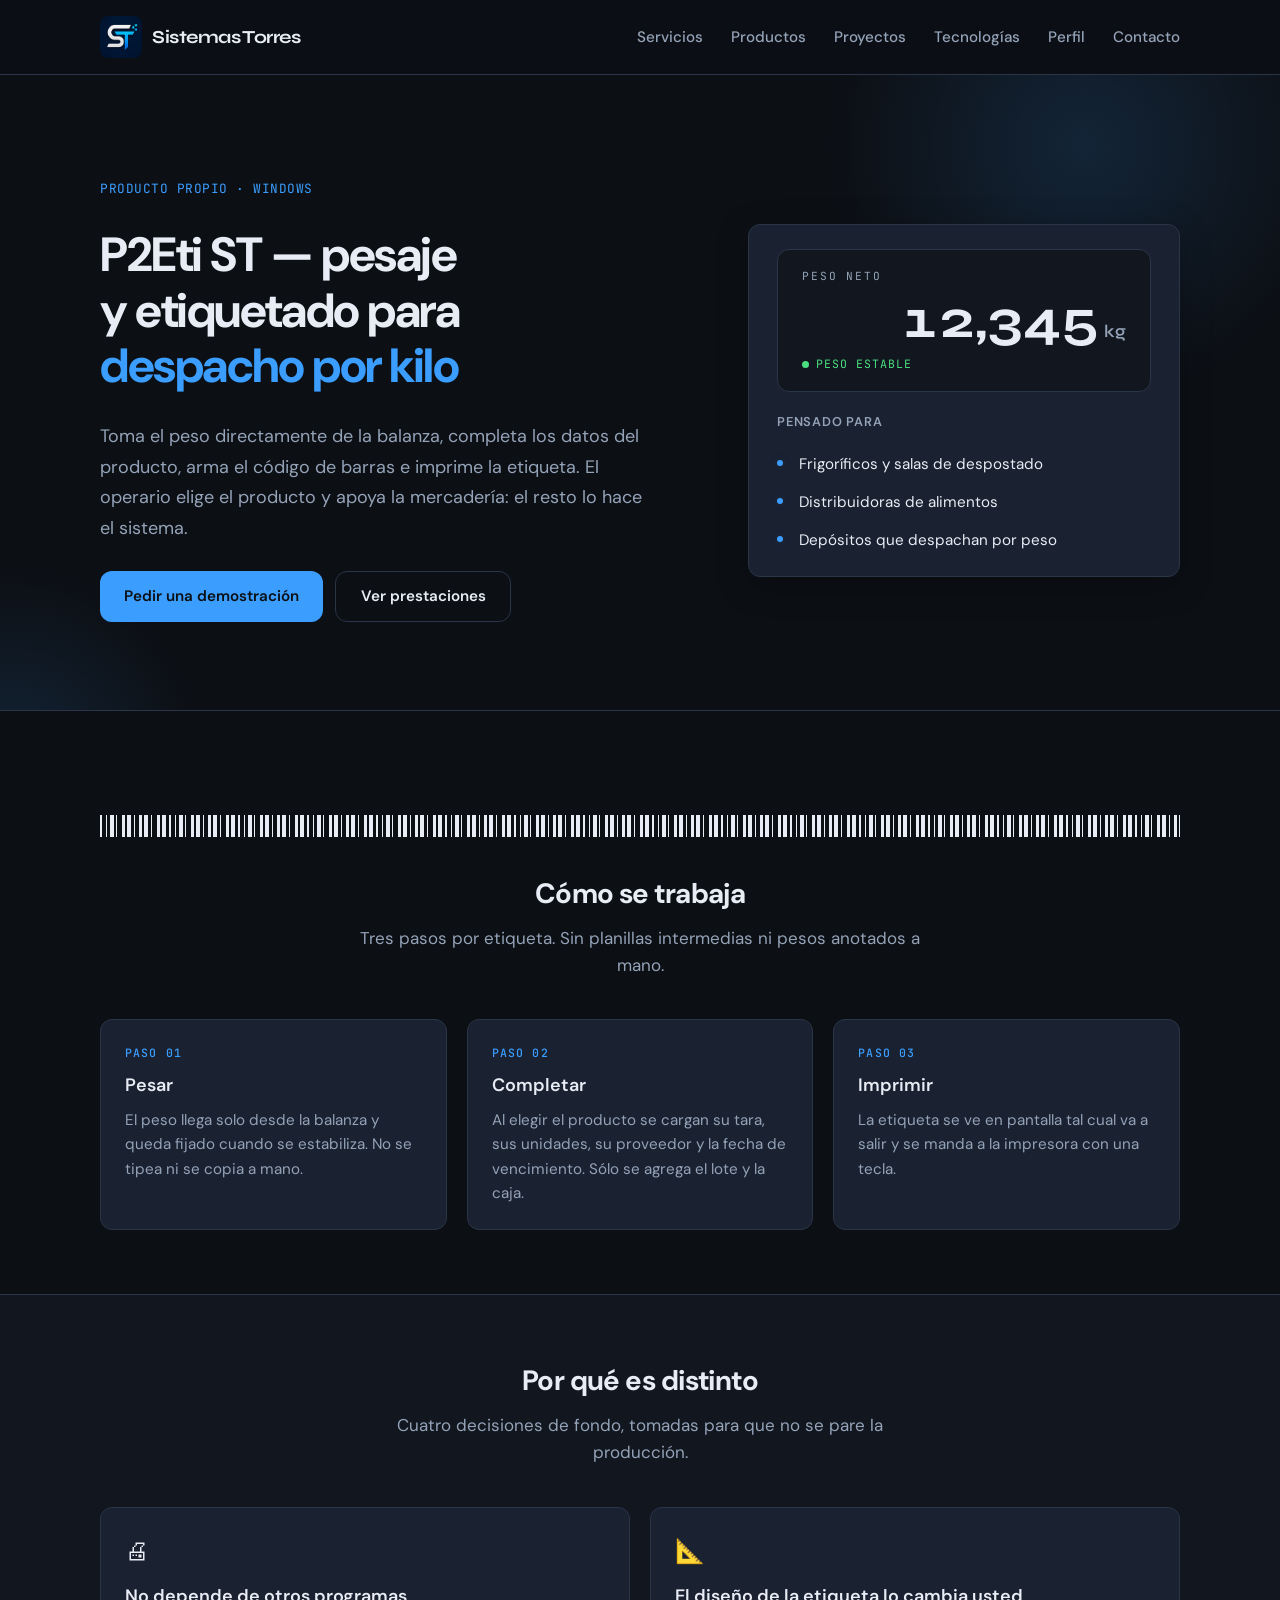
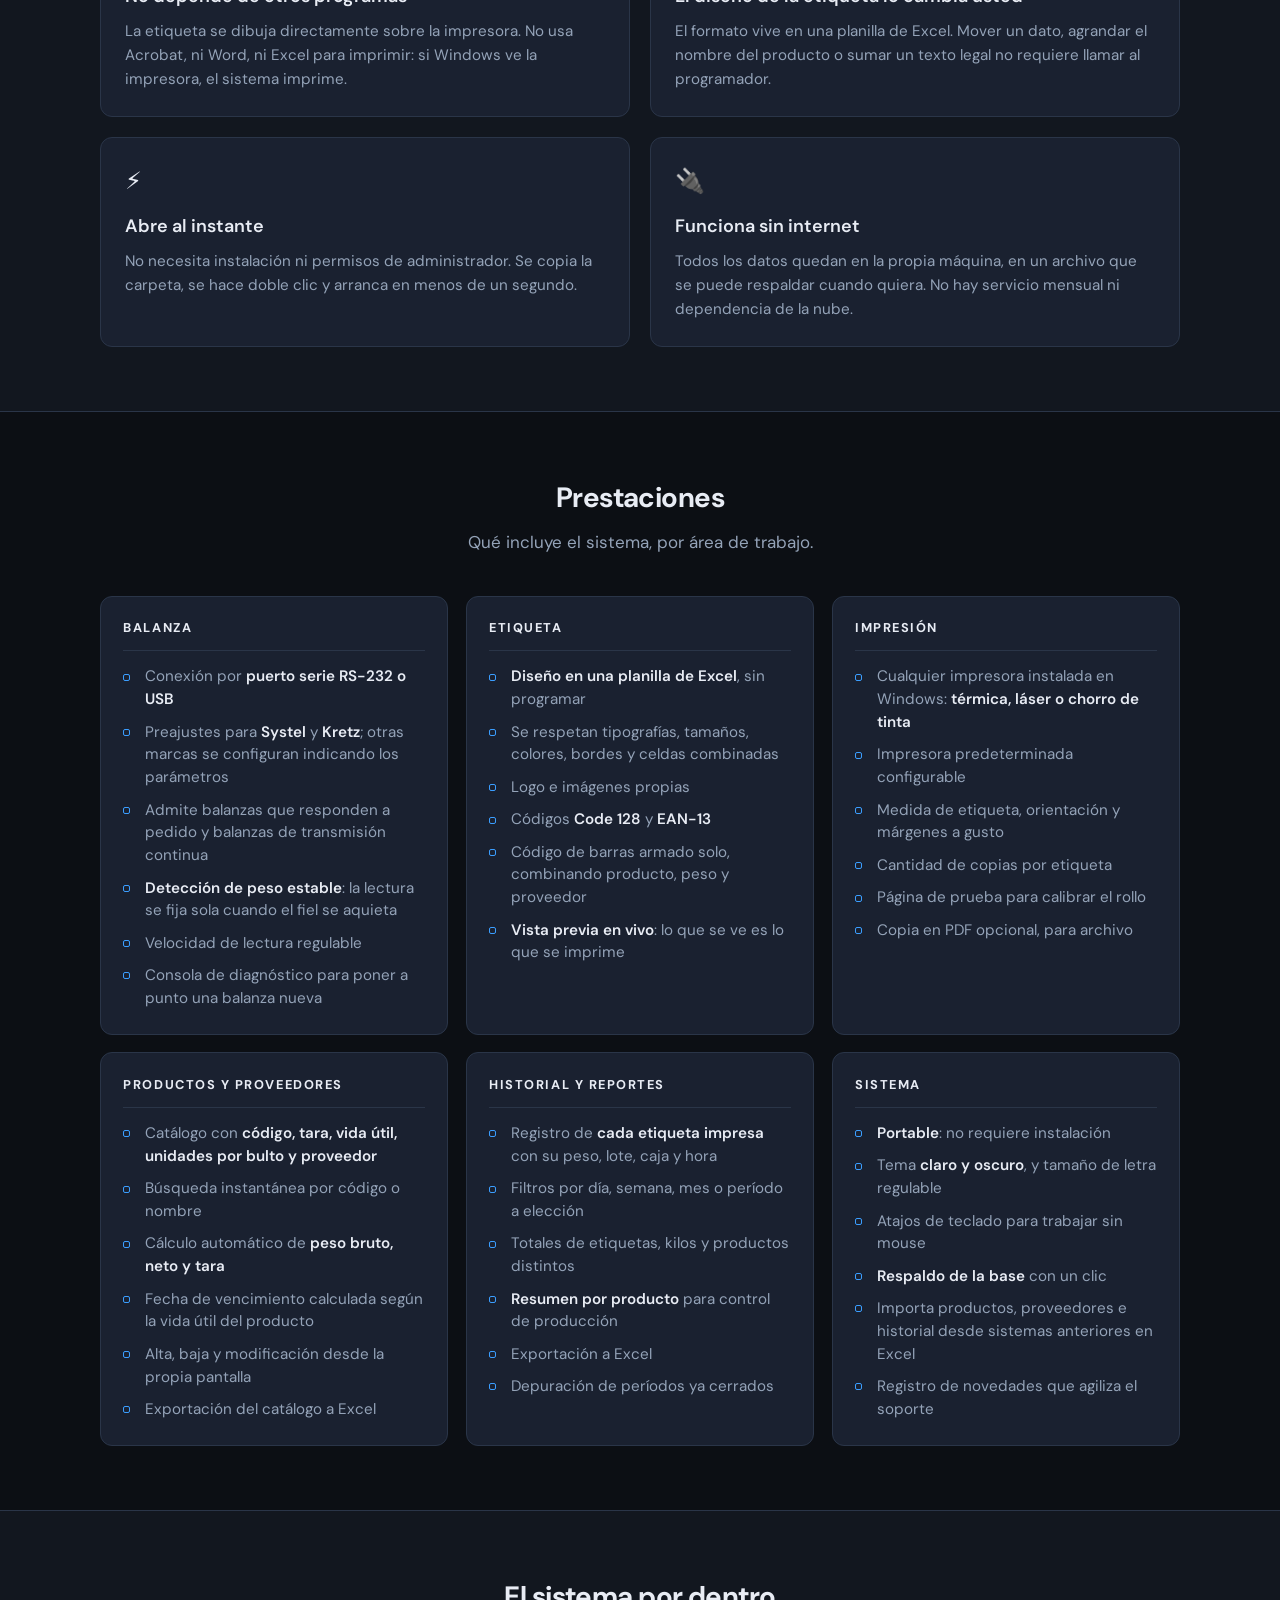
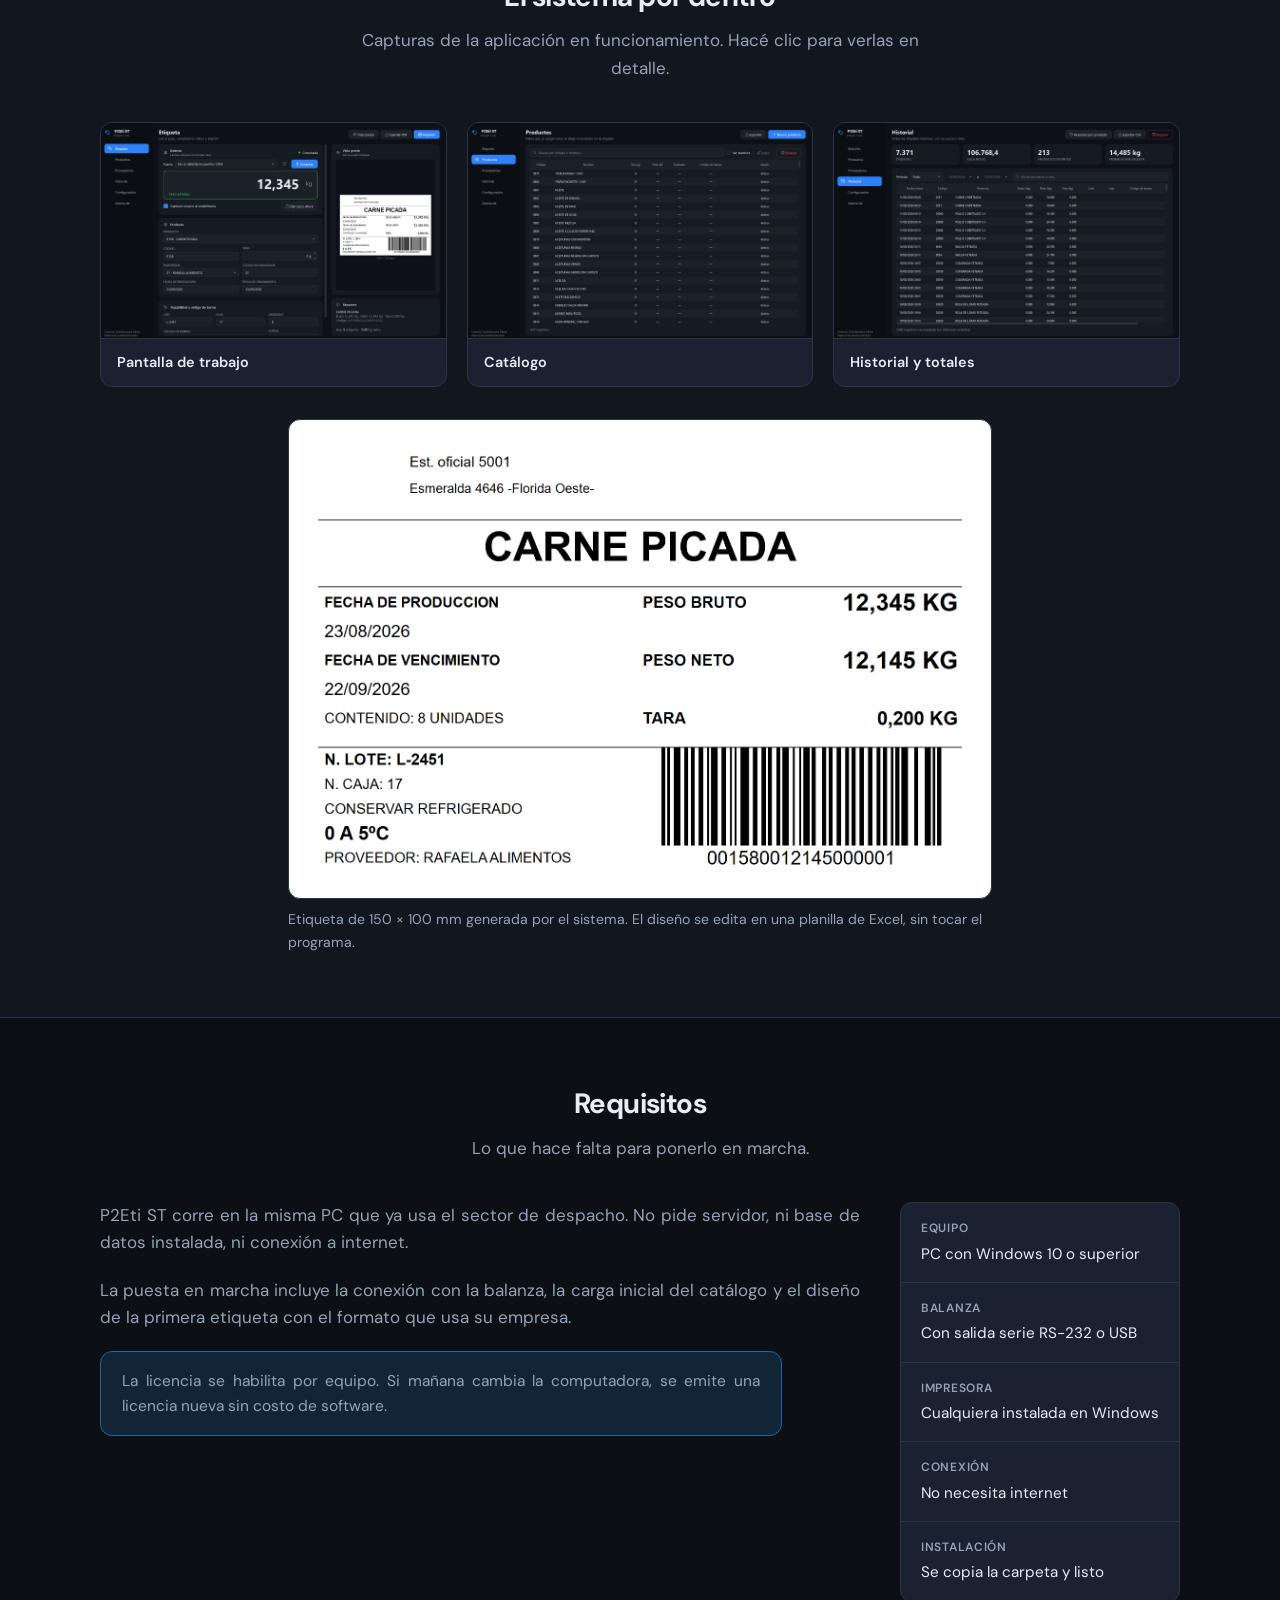
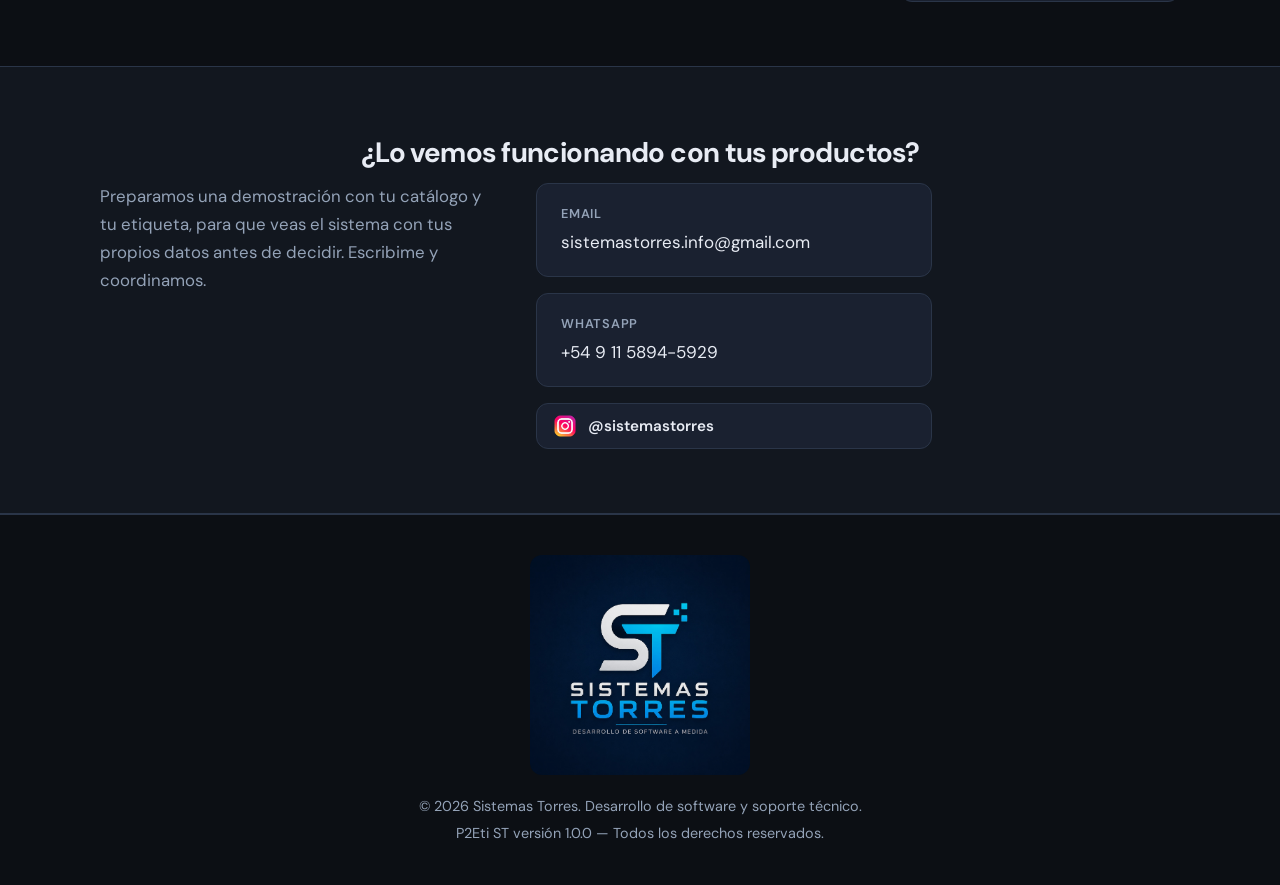
==== p2eti.html @ 93c54f1b "Se agrego pagina de P2eti ST" ====
<!DOCTYPE html>
<html lang="es">
<head>
  <meta charset="UTF-8">
  <meta name="viewport" content="width=device-width, initial-scale=1.0">
  <meta name="description" content="P2Eti ST: sistema de pesaje, etiquetado e impresión para plantas que despachan por kilo. Lee el peso de la balanza, arma el código de barras e imprime la etiqueta.">
  <title>P2Eti ST — Pesaje y etiquetado | Sistemas Torres</title>
  <link rel="icon" href="imgs/logo_big_croped.jpg" type="image/jpeg">
  <link rel="preconnect" href="https://fonts.googleapis.com">
  <link rel="preconnect" href="https://fonts.gstatic.com" crossorigin>
  <link href="https://fonts.googleapis.com/css2?family=DM+Sans:ital,opsz,wght@0,9..40,400;0,9..40,500;0,9..40,600;0,9..40,700;1,9..40,400&family=JetBrains+Mono:wght@400;500&family=Syne:wght@600;700&display=swap" rel="stylesheet">
  <link rel="stylesheet" href="styles.css">
</head>
<body>
  <header class="site-header">
    <div class="container header-inner">
      <a href="index.html" class="logo" aria-label="Inicio — Sistemas Torres">
        <img class="logo-img" src="imgs/logo_big_croped.jpg" alt="" width="42" height="42">
        <span class="logo-text">Sistemas Torres</span>
      </a>
      <nav class="nav" aria-label="Principal">
        <a href="index.html#servicios">Servicios</a>
        <a href="index.html#productos">Productos</a>
        <a href="index.html#proyectos">Proyectos</a>
        <a href="index.html#tecnologias">Tecnologías</a>
        <a href="index.html#perfil">Perfil</a>
        <a href="#contacto">Contacto</a>
      </nav>
      <button class="nav-toggle" type="button" aria-expanded="false" aria-controls="nav-menu" aria-label="Abrir menú">
        <span></span>
        <span></span>
        <span></span>
      </button>
    </div>
    <div id="nav-menu" class="nav-mobile" hidden>
      <a href="index.html#servicios">Servicios</a>
      <a href="index.html#productos">Productos</a>
      <a href="index.html#proyectos">Proyectos</a>
      <a href="index.html#tecnologias">Tecnologías</a>
      <a href="index.html#perfil">Perfil</a>
      <a href="#contacto">Contacto</a>
    </div>
  </header>

  <main>
    <section class="hero p2-hero">
      <div class="container hero-grid">
        <div class="hero-content">
          <p class="hero-eyebrow hero-in">Producto propio · Windows</p>
          <h1 class="hero-in hero-in-d1">
            P2Eti&nbsp;ST — pesaje y etiquetado para <span class="hero-accent">despacho por kilo</span>
          </h1>
          <p class="hero-lead hero-in hero-in-d2">
            Toma el peso directamente de la balanza, completa los datos del producto,
            arma el código de barras e imprime la etiqueta. El operario elige el
            producto y apoya la mercadería: el resto lo hace el sistema.
          </p>
          <div class="hero-actions hero-in hero-in-d3">
            <a class="btn btn-primary" href="#contacto">Pedir una demostración</a>
            <a class="btn btn-ghost" href="#prestaciones">Ver prestaciones</a>
          </div>
        </div>
        <aside class="hero-panel hero-in hero-in-d2" aria-label="Lectura de la balanza">
          <div class="p2-visor">
            <p class="p2-visor-rotulo">Peso neto</p>
            <p class="p2-peso">12,345<span>kg</span></p>
            <p class="p2-visor-estado">Peso estable</p>
          </div>
          <p class="hero-panel-title" style="margin-top:1.2rem">Pensado para</p>
          <ul class="hero-checklist">
            <li>Frigoríficos y salas de despostado</li>
            <li>Distribuidoras de alimentos</li>
            <li>Depósitos que despachan por peso</li>
          </ul>
        </aside>
      </div>
      <div class="hero-glow" aria-hidden="true"></div>
      <div class="hero-glow hero-glow-alt" aria-hidden="true"></div>
    </section>

    <section class="section">
      <div class="container">
        <div class="p2-barras reveal" aria-hidden="true"></div>
        <h2 class="section-title reveal" style="margin-top:2.2rem">Cómo se trabaja</h2>
        <p class="section-intro reveal">
          Tres pasos por etiqueta. Sin planillas intermedias ni pesos anotados a mano.
        </p>
        <ul class="cards p2-cards-3 reveal-stagger">
          <li class="card">
            <span class="p2-paso-num">PASO 01</span>
            <h3>Pesar</h3>
            <p>El peso llega solo desde la balanza y queda fijado cuando se estabiliza.
               No se tipea ni se copia a mano.</p>
          </li>
          <li class="card">
            <span class="p2-paso-num">PASO 02</span>
            <h3>Completar</h3>
            <p>Al elegir el producto se cargan su tara, sus unidades, su proveedor y la
               fecha de vencimiento. Sólo se agrega el lote y la caja.</p>
          </li>
          <li class="card">
            <span class="p2-paso-num">PASO 03</span>
            <h3>Imprimir</h3>
            <p>La etiqueta se ve en pantalla tal cual va a salir y se manda a la
               impresora con una tecla.</p>
          </li>
        </ul>
      </div>
    </section>

    <section class="section section-alt">
      <div class="container">
        <h2 class="section-title reveal">Por qué es distinto</h2>
        <p class="section-intro reveal">
          Cuatro decisiones de fondo, tomadas para que no se pare la producción.
        </p>
        <ul class="cards reveal-stagger">
          <li class="card">
            <span class="card-icon" aria-hidden="true">🖨</span>
            <h3>No depende de otros programas</h3>
            <p>La etiqueta se dibuja directamente sobre la impresora. No usa Acrobat,
               ni Word, ni Excel para imprimir: si Windows ve la impresora, el sistema
               imprime.</p>
          </li>
          <li class="card">
            <span class="card-icon" aria-hidden="true">📐</span>
            <h3>El diseño de la etiqueta lo cambia usted</h3>
            <p>El formato vive en una planilla de Excel. Mover un dato, agrandar el
               nombre del producto o sumar un texto legal no requiere llamar al
               programador.</p>
          </li>
          <li class="card">
            <span class="card-icon" aria-hidden="true">⚡</span>
            <h3>Abre al instante</h3>
            <p>No necesita instalación ni permisos de administrador. Se copia la
               carpeta, se hace doble clic y arranca en menos de un segundo.</p>
          </li>
          <li class="card">
            <span class="card-icon" aria-hidden="true">🔌</span>
            <h3>Funciona sin internet</h3>
            <p>Todos los datos quedan en la propia máquina, en un archivo que se puede
               respaldar cuando quiera. No hay servicio mensual ni dependencia de la
               nube.</p>
          </li>
        </ul>
      </div>
    </section>

    <section id="prestaciones" class="section">
      <div class="container">
        <h2 class="section-title reveal">Prestaciones</h2>
        <p class="section-intro reveal">Qué incluye el sistema, por área de trabajo.</p>

        <ul class="p2-areas reveal-stagger">
          <li class="p2-area">
            <h3>Balanza</h3>
            <ul>
              <li>Conexión por <strong>puerto serie RS-232 o USB</strong></li>
              <li>Preajustes para <strong>Systel</strong> y <strong>Kretz</strong>; otras marcas se configuran indicando los parámetros</li>
              <li>Admite balanzas que responden a pedido y balanzas de transmisión continua</li>
              <li><strong>Detección de peso estable</strong>: la lectura se fija sola cuando el fiel se aquieta</li>
              <li>Velocidad de lectura regulable</li>
              <li>Consola de diagnóstico para poner a punto una balanza nueva</li>
            </ul>
          </li>

          <li class="p2-area">
            <h3>Etiqueta</h3>
            <ul>
              <li><strong>Diseño en una planilla de Excel</strong>, sin programar</li>
              <li>Se respetan tipografías, tamaños, colores, bordes y celdas combinadas</li>
              <li>Logo e imágenes propias</li>
              <li>Códigos <strong>Code 128</strong> y <strong>EAN-13</strong></li>
              <li>Código de barras armado solo, combinando producto, peso y proveedor</li>
              <li><strong>Vista previa en vivo</strong>: lo que se ve es lo que se imprime</li>
            </ul>
          </li>

          <li class="p2-area">
            <h3>Impresión</h3>
            <ul>
              <li>Cualquier impresora instalada en Windows: <strong>térmica, láser o chorro de tinta</strong></li>
              <li>Impresora predeterminada configurable</li>
              <li>Medida de etiqueta, orientación y márgenes a gusto</li>
              <li>Cantidad de copias por etiqueta</li>
              <li>Página de prueba para calibrar el rollo</li>
              <li>Copia en PDF opcional, para archivo</li>
            </ul>
          </li>

          <li class="p2-area">
            <h3>Productos y proveedores</h3>
            <ul>
              <li>Catálogo con <strong>código, tara, vida útil, unidades por bulto y proveedor</strong></li>
              <li>Búsqueda instantánea por código o nombre</li>
              <li>Cálculo automático de <strong>peso bruto, neto y tara</strong></li>
              <li>Fecha de vencimiento calculada según la vida útil del producto</li>
              <li>Alta, baja y modificación desde la propia pantalla</li>
              <li>Exportación del catálogo a Excel</li>
            </ul>
          </li>

          <li class="p2-area">
            <h3>Historial y reportes</h3>
            <ul>
              <li>Registro de <strong>cada etiqueta impresa</strong> con su peso, lote, caja y hora</li>
              <li>Filtros por día, semana, mes o período a elección</li>
              <li>Totales de etiquetas, kilos y productos distintos</li>
              <li><strong>Resumen por producto</strong> para control de producción</li>
              <li>Exportación a Excel</li>
              <li>Depuración de períodos ya cerrados</li>
            </ul>
          </li>

          <li class="p2-area">
            <h3>Sistema</h3>
            <ul>
              <li><strong>Portable</strong>: no requiere instalación</li>
              <li>Tema <strong>claro y oscuro</strong>, y tamaño de letra regulable</li>
              <li>Atajos de teclado para trabajar sin mouse</li>
              <li><strong>Respaldo de la base</strong> con un clic</li>
              <li>Importa productos, proveedores e historial desde sistemas anteriores en Excel</li>
              <li>Registro de novedades que agiliza el soporte</li>
            </ul>
          </li>
        </ul>
      </div>
    </section>

    <section class="section section-alt">
      <div class="container">
        <h2 class="section-title reveal" id="capturas">El sistema por dentro</h2>
        <p class="section-intro reveal">
          Capturas de la aplicación en funcionamiento. Hacé clic para verlas en detalle.
        </p>
        <ul class="gallery reveal-stagger">
          <li>
            <button type="button" class="gallery-trigger" data-img="imgs/p2eti_principal.png" data-caption="P2Eti ST — Pantalla de trabajo: peso, datos y vista previa de la etiqueta">
              <img src="imgs/p2eti_principal.png" alt="Pantalla principal de P2Eti ST con el peso de la balanza y la vista previa de la etiqueta" width="1420" height="900" loading="lazy">
              <span class="gallery-label">Pantalla de trabajo</span>
            </button>
          </li>
          <li>
            <button type="button" class="gallery-trigger" data-img="imgs/p2eti_productos.png" data-caption="P2Eti ST — Catálogo de productos con tara, vida útil y unidades">
              <img src="imgs/p2eti_productos.png" alt="Catálogo de productos de P2Eti ST" width="1420" height="900" loading="lazy">
              <span class="gallery-label">Catálogo</span>
            </button>
          </li>
          <li>
            <button type="button" class="gallery-trigger" data-img="imgs/p2eti_historial.png" data-caption="P2Eti ST — Historial de etiquetas impresas con totales por período">
              <img src="imgs/p2eti_historial.png" alt="Historial de etiquetas impresas con totales de kilos" width="1420" height="900" loading="lazy">
              <span class="gallery-label">Historial y totales</span>
            </button>
          </li>
        </ul>

        <ul class="p2-capturas reveal" style="grid-template-columns:1fr;max-width:44rem;margin-inline:auto">
          <li>
            <figure>
              <div class="p2-etiqueta-muestra">
                <img src="imgs/p2eti_etiqueta.png" alt="Etiqueta impresa de 150 x 100 mm con nombre del producto, pesos, fechas, lote y código de barras" width="1417" height="944" loading="lazy">
              </div>
              <figcaption>Etiqueta de 150 × 100 mm generada por el sistema. El diseño se
                edita en una planilla de Excel, sin tocar el programa.</figcaption>
            </figure>
          </li>
        </ul>
      </div>
    </section>

    <section class="section">
      <div class="container">
        <h2 class="section-title reveal">Requisitos</h2>
        <p class="section-intro reveal">Lo que hace falta para ponerlo en marcha.</p>
        <div class="profile-grid">
          <div class="profile-main reveal">
            <p>
              P2Eti ST corre en la misma PC que ya usa el sector de despacho. No pide
              servidor, ni base de datos instalada, ni conexión a internet.
            </p>
            <p>
              La puesta en marcha incluye la conexión con la balanza, la carga inicial
              del catálogo y el diseño de la primera etiqueta con el formato que usa
              su empresa.
            </p>
            <p class="p2-nota">
              La licencia se habilita por equipo. Si mañana cambia la computadora, se
              emite una licencia nueva sin costo de software.
            </p>
          </div>
          <dl class="profile-details reveal reveal-right">
            <div class="profile-detail">
              <dt>Equipo</dt>
              <dd>PC con Windows 10 o superior</dd>
            </div>
            <div class="profile-detail">
              <dt>Balanza</dt>
              <dd>Con salida serie RS-232 o USB</dd>
            </div>
            <div class="profile-detail">
              <dt>Impresora</dt>
              <dd>Cualquiera instalada en Windows</dd>
            </div>
            <div class="profile-detail">
              <dt>Conexión</dt>
              <dd>No necesita internet</dd>
            </div>
            <div class="profile-detail">
              <dt>Instalación</dt>
              <dd>Se copia la carpeta y listo</dd>
            </div>
          </dl>
        </div>
      </div>
    </section>

    <section id="contacto" class="section contact section-alt">
      <div class="container">
        <h2 class="section-title reveal">¿Lo vemos funcionando con tus productos?</h2>
        <div class="contact-grid">
          <p class="contact-intro reveal">
            Preparamos una demostración con tu catálogo y tu etiqueta, para que veas el
            sistema con tus propios datos antes de decidir. Escribime y coordinamos.
          </p>
          <ul class="contact-list reveal reveal-right">
            <li>
              <a class="contact-item" href="mailto:sistemastorres.info@gmail.com?subject=Consulta%20por%20P2Eti%20ST">
                <span class="contact-label">Email</span>
                <span>sistemastorres.info@gmail.com</span>
              </a>
            </li>
            <li>
              <a class="contact-item" href="https://wa.me/5491158945929?text=Hola,%20quer%C3%ADa%20consultar%20por%20P2Eti%20ST" target="_blank" rel="noopener noreferrer">
                <span class="contact-label">WhatsApp</span>
                <span>+54 9 11 5894-5929</span>
              </a>
            </li>
            <li>
              <a class="footer-instagram" href="https://www.instagram.com/sistemastorres/" target="_blank" rel="noopener noreferrer">
                <img src="imgs/logo_instagram.png" alt="" width="28" height="28" loading="lazy">
                <span>@sistemastorres</span>
              </a>
            </li>
          </ul>
        </div>
      </div>
    </section>
  </main>

  <dialog id="lightbox" class="lightbox" aria-label="Vista ampliada de captura">
    <form method="dialog" class="lightbox-close-form">
      <button type="submit" class="lightbox-close" aria-label="Cerrar">×</button>
    </form>
    <div class="lightbox-body">
      <button type="button" id="lightbox-prev" class="lightbox-nav lightbox-prev" aria-label="Captura anterior">‹</button>
      <figure class="lightbox-figure">
        <div class="lightbox-media">
          <img id="lightbox-img" src="" alt="">
        </div>
        <figcaption id="lightbox-caption"></figcaption>
      </figure>
      <button type="button" id="lightbox-next" class="lightbox-nav lightbox-next" aria-label="Captura siguiente">›</button>
    </div>
  </dialog>

  <footer class="site-footer">
    <div class="container footer-inner">
      <img class="footer-logo" src="imgs/logo_big_full.jpg" alt="Sistemas Torres — Desarrollo de software a medida" width="220" height="220" loading="lazy">
      <div class="footer-legal">
        <p>&copy; <span id="year"></span> Sistemas Torres. Desarrollo de software y soporte técnico.</p>
        <p class="footer-rights">P2Eti ST versión 1.0.0 — Todos los derechos reservados.</p>
      </div>
    </div>
  </footer>

  <script src="script.js"></script>
</body>
</html>
---- styles.css ----
:root {
  --bg: #0c0f14;
  --bg-alt: #12171f;
  --surface: #1a2130;
  --border: #2a3548;
  --text: #e8ecf4;
  --text-muted: #94a3b8;
  --accent: #3b9eff;
  --accent-dim: #2563a8;
  --accent-glow: rgba(59, 158, 255, 0.15);
  --font-sans: "DM Sans", system-ui, sans-serif;
  --font-mono: "JetBrains Mono", ui-monospace, monospace;
  --font-logo: "Syne", system-ui, sans-serif;
  --radius: 12px;
  --container: min(1080px, 100% - 2rem);
}

*,
*::before,
*::after {
  box-sizing: border-box;
}

html {
  scroll-behavior: smooth;
}

body {
  margin: 0;
  font-family: var(--font-sans);
  font-size: 1.0625rem;
  line-height: 1.6;
  color: var(--text);
  background: var(--bg);
  -webkit-font-smoothing: antialiased;
}

.container {
  width: var(--container);
  margin-inline: auto;
}

/* Header */
.site-header {
  position: sticky;
  top: 0;
  z-index: 100;
  background: rgba(12, 15, 20, 0.85);
  backdrop-filter: blur(12px);
  border-bottom: 1px solid var(--border);
}

.header-inner {
  display: flex;
  align-items: center;
  justify-content: space-between;
  padding: 1rem 0;
  gap: 1rem;
}

.logo {
  display: flex;
  align-items: center;
  gap: 0.65rem;
  text-decoration: none;
  color: var(--text);
}

.logo-img {
  width: 42px;
  height: 42px;
  border-radius: 8px;
  object-fit: cover;
  flex-shrink: 0;
}

.logo-text {
  font-family: var(--font-logo);
  font-size: 1.15rem;
  font-weight: 700;
  letter-spacing: -0.03em;
  line-height: 1;
}

.nav {
  display: none;
  gap: 1.75rem;
}

.nav a {
  color: var(--text-muted);
  text-decoration: none;
  font-size: 0.95rem;
  font-weight: 500;
  transition: color 0.2s;
}

.nav a:hover {
  color: var(--accent);
}

.nav-toggle {
  display: flex;
  flex-direction: column;
  justify-content: center;
  gap: 5px;
  width: 2.5rem;
  height: 2.5rem;
  padding: 0;
  border: 1px solid var(--border);
  border-radius: 8px;
  background: var(--surface);
  cursor: pointer;
}

.nav-toggle span {
  display: block;
  width: 18px;
  height: 2px;
  margin-inline: auto;
  background: var(--text);
  border-radius: 1px;
  transition: transform 0.2s, opacity 0.2s;
}

.nav-toggle[aria-expanded="true"] span:nth-child(1) {
  transform: translateY(7px) rotate(45deg);
}

.nav-toggle[aria-expanded="true"] span:nth-child(2) {
  opacity: 0;
}

.nav-toggle[aria-expanded="true"] span:nth-child(3) {
  transform: translateY(-7px) rotate(-45deg);
}

.nav-mobile {
  display: flex;
  flex-direction: column;
  padding: 0 1rem 1rem;
  gap: 0.5rem;
  border-bottom: 1px solid var(--border);
  background: var(--bg);
}

.nav-mobile[hidden] {
  display: none;
}

.nav-mobile a {
  padding: 0.75rem 0;
  color: var(--text);
  text-decoration: none;
  font-weight: 500;
  border-bottom: 1px solid var(--border);
}

.nav-mobile a:last-child {
  border-bottom: none;
}

@media (min-width: 768px) {
  .nav {
    display: flex;
  }

  .nav-toggle,
  .nav-mobile {
    display: none !important;
  }
}

/* Hero */
.hero {
  position: relative;
  padding: 20rem 0 20rem;
  overflow: hidden;
  border-bottom: 1px solid var(--border);
}

.hero::before {
  content: "";
  position: absolute;
  inset: 0;
  z-index: 0;
  background-image: url("imgs/logo_big.jpg");
  background-repeat: no-repeat;
  background-position: center 28%;
  background-size: min(78%, 340px);
  opacity: 0.15;
  pointer-events: none;
}

@media (max-width: 899px) {
  .hero::before {
    background-position: center 12%;
    background-size: min(82%, 300px);
  }
}

@media (min-width: 900px) {
  .hero::before {
    background-position: 17% center;
    background-size: min(48%, 460px);
  }
}

.hero-glow {
  position: absolute;
  top: -30%;
  right: -5%;
  width: 55%;
  max-width: 520px;
  aspect-ratio: 1;
  background: radial-gradient(circle, var(--accent-glow) 0%, transparent 70%);
  pointer-events: none;
  z-index: 1;
  animation: glow-drift 8s ease-in-out infinite alternate;
}

.hero-glow-alt {
  top: auto;
  bottom: -40%;
  left: -15%;
  right: auto;
  width: 45%;
  max-width: 400px;
  z-index: 1;
  animation-delay: -4s;
}

.hero-grid {
  position: relative;
  z-index: 2;
  display: grid;
  gap: 2.75rem;
  align-items: center;
}

@media (min-width: 900px) {
  .hero-grid {
    grid-template-columns: 1.15fr 0.85fr;
    gap: 4rem;
  }
}

.hero-content {
  display: flex;
  flex-direction: column;
  gap: 1.75rem;
}

.hero-eyebrow {
  margin: 0;
  font-family: var(--font-mono);
  font-size: 0.8rem;
  color: var(--accent);
  letter-spacing: 0.04em;
  text-transform: uppercase;
}

.hero h1 {
  margin: 0;
  font-size: clamp(2rem, 5.5vw, 3rem);
  font-weight: 700;
  line-height: 1.15;
  letter-spacing: -0.03em;
  text-wrap: balance;
}

.hero-accent {
  color: var(--accent);
}

.hero-lead {
  margin: 0;
  color: var(--text-muted);
  font-size: clamp(1rem, 2.5vw, 1.125rem);
  line-height: 1.7;
  max-width: 34rem;
}

.hero-actions {
  display: flex;
  flex-direction: column;
  gap: 0.75rem;
}

@media (min-width: 480px) {
  .hero-actions {
    flex-direction: row;
    flex-wrap: wrap;
  }
}

.hero-panel {
  padding: 1.5rem 1.75rem;
  background: var(--surface);
  border: 1px solid var(--border);
  border-radius: var(--radius);
  box-shadow: 0 8px 32px rgba(0, 0, 0, 0.25);
}

.hero-panel-title {
  margin: 0 0 1.25rem;
  font-size: 0.8rem;
  font-weight: 600;
  text-transform: uppercase;
  letter-spacing: 0.06em;
  color: var(--text-muted);
}

.hero-checklist {
  margin: 0;
  padding: 0;
  list-style: none;
  display: flex;
  flex-direction: column;
  gap: 0.85rem;
}

.hero-checklist li {
  position: relative;
  padding-left: 1.35rem;
  font-size: 0.95rem;
  color: var(--text);
}

.hero-checklist li::before {
  content: "";
  position: absolute;
  left: 0;
  top: 0.55em;
  width: 6px;
  height: 6px;
  border-radius: 50%;
  background: var(--accent);
  box-shadow: 0 0 8px var(--accent-glow);
}

@media (max-width: 899px) {
  .hero-content {
    text-align: center;
  }

  .hero-lead {
    margin-inline: auto;
  }

  .hero-actions {
    align-items: stretch;
  }

  .hero-actions .btn {
    width: 100%;
  }
}

@media (min-width: 900px) {
  .hero-actions .btn {
    min-width: 11rem;
  }
}

.btn {
  display: inline-flex;
  align-items: center;
  justify-content: center;
  padding: 0.75rem 1.5rem;
  font-family: inherit;
  font-size: 0.95rem;
  font-weight: 600;
  text-decoration: none;
  border-radius: var(--radius);
  transition: background 0.2s, border-color 0.2s, color 0.2s, transform 0.2s, box-shadow 0.2s;
}

.btn:active {
  transform: scale(0.98);
}

.btn-primary {
  background: var(--accent);
  color: #0c0f14;
}

.btn-primary:hover {
  background: #5cb0ff;
  box-shadow: 0 4px 20px rgba(59, 158, 255, 0.35);
  transform: translateY(-1px);
}

.btn-ghost {
  border: 1px solid var(--border);
  color: var(--text);
  background: transparent;
}

.btn-ghost:hover {
  border-color: var(--accent);
  color: var(--accent);
}

/* Sections */
.section {
  padding: 4rem 0;
}

.section-alt {
  background: var(--bg-alt);
  border-block: 1px solid var(--border);
}

.section-title {
  margin: 0 0 0.5rem;
  font-size: 1.75rem;
  font-weight: 700;
  letter-spacing: -0.02em;
  text-align: center;
}

.section-intro {
  margin: 0 auto 2.5rem;
  color: var(--text-muted);
  max-width: 36rem;
  text-align: center;
}

/* Cards */
.cards {
  list-style: none;
  margin: 0;
  padding: 0;
  display: grid;
  gap: 1.25rem;
  grid-template-columns: 1fr;
}

@media (min-width: 600px) {
  .cards {
    grid-template-columns: repeat(2, 1fr);
  }
}

.card {
  padding: 1.5rem;
  background: var(--surface);
  border: 1px solid var(--border);
  border-radius: var(--radius);
  transition: border-color 0.25s, transform 0.25s, box-shadow 0.25s;
}

.card:hover {
  border-color: var(--accent-dim);
  transform: translateY(-3px);
  box-shadow: 0 12px 28px rgba(0, 0, 0, 0.2);
}

.card-icon {
  display: block;
  font-size: 1.5rem;
  margin-bottom: 0.75rem;
}

.card h3 {
  margin: 0 0 0.5rem;
  font-size: 1.125rem;
  font-weight: 600;
}

.card p {
  margin: 0;
  font-size: 0.95rem;
  color: var(--text-muted);
}

/* Tech */
.tech-list {
  margin: 0;
  padding: 0;
  list-style: none;
  display: flex;
  flex-direction: column;
  gap: 0.75rem;
}

.tech-list li {
  padding: 1rem 1.25rem;
  background: var(--surface);
  border: 1px solid var(--border);
  border-radius: var(--radius);
  color: var(--text-muted);
  transition: border-color 0.2s, transform 0.2s;
}

.tech-list li:hover {
  border-color: var(--accent-dim);
  transform: translateX(4px);
}

.tech-list code {
  font-family: var(--font-mono);
  font-size: 0.9em;
  color: var(--accent);
  background: rgba(59, 158, 255, 0.1);
  padding: 0.15em 0.4em;
  border-radius: 4px;
}

/* Profile */
.profile-grid {
  display: grid;
  gap: 2rem;
  align-items: start;
}

@media (min-width: 768px) {
  .profile-grid {
    grid-template-columns: 1fr minmax(220px, 280px);
    gap: 2.5rem;
  }
}

.profile-main p {
  margin: 0 0 1.25rem;
  color: var(--text-muted);
  text-align: justify;
}

.profile-main p strong {
  color: var(--text);
  font-weight: 600;
}

.profile-quote {
  margin: 0.5rem 0 0;
  padding: 1.25rem 1.5rem;
  background: var(--surface);
  border: 1px solid var(--border);
  border-left: 3px solid var(--accent);
  border-radius: var(--radius);
}

.profile-quote p {
  margin: 0;
  font-size: 1.05rem;
  font-style: italic;
  line-height: 1.55;
  color: var(--text);
}

.profile-details {
  margin: 0;
  padding: 0;
  display: flex;
  flex-direction: column;
  gap: 0;
  background: var(--surface);
  border: 1px solid var(--border);
  border-radius: var(--radius);
  overflow: hidden;
}

.profile-detail {
  display: grid;
  gap: 0.2rem;
  padding: 1rem 1.25rem;
  border-bottom: 1px solid var(--border);
}

.profile-detail:last-child {
  border-bottom: none;
}

.profile-detail dt {
  margin: 0;
  font-size: 0.75rem;
  font-weight: 600;
  text-transform: uppercase;
  letter-spacing: 0.06em;
  color: var(--text-muted);
}

.profile-detail dd {
  margin: 0;
  font-size: 0.95rem;
  color: var(--text);
}

/* Contact */
.contact-grid {
  display: grid;
  gap: 2rem;
  max-width: 52rem;
}

@media (min-width: 768px) {
  .contact-grid {
    grid-template-columns: 1fr 1fr;
    gap: 2.5rem;
    align-items: start;
  }
}

.contact-intro {
  margin: 0;
  color: var(--text-muted);
  font-size: 1.05rem;
  line-height: 1.65;
}

.contact-list {
  list-style: none;
  margin: 0;
  padding: 0;
  display: flex;
  flex-direction: column;
  gap: 1rem;
}

.contact-item {
  display: flex;
  flex-direction: column;
  gap: 0.25rem;
  padding: 1.25rem 1.5rem;
  background: var(--surface);
  border: 1px solid var(--border);
  border-radius: var(--radius);
  text-decoration: none;
  color: var(--text);
  transition: border-color 0.2s, background 0.2s;
}

a.contact-item:hover {
  border-color: var(--accent);
  background: rgba(59, 158, 255, 0.06);
}

.contact-label {
  font-size: 0.8rem;
  font-weight: 600;
  text-transform: uppercase;
  letter-spacing: 0.06em;
  color: var(--text-muted);
}

.contact-note {
  margin-top: 1.5rem;
  font-size: 0.85rem;
  color: var(--text-muted);
}

.contact-note code {
  font-family: var(--font-mono);
  font-size: 0.9em;
  color: var(--accent);
}

/* Gallery */
.gallery {
  list-style: none;
  margin: 0;
  padding: 0;
  display: grid;
  gap: 1.25rem;
  grid-template-columns: 1fr;
}

@media (min-width: 600px) {
  .gallery {
    grid-template-columns: repeat(2, 1fr);
  }
}

@media (min-width: 960px) {
  .gallery {
    grid-template-columns: repeat(3, 1fr);
  }
}

.gallery-trigger {
  display: block;
  width: 100%;
  padding: 0;
  border: 1px solid var(--border);
  border-radius: var(--radius);
  background: var(--surface);
  cursor: pointer;
  overflow: hidden;
  text-align: left;
  color: inherit;
  font: inherit;
  transition: border-color 0.25s, transform 0.25s, box-shadow 0.25s;
}

.gallery-trigger:hover {
  border-color: var(--accent-dim);
  transform: translateY(-3px);
  box-shadow: 0 12px 28px rgba(0, 0, 0, 0.25);
}

.gallery-trigger:focus-visible {
  outline: 2px solid var(--accent);
  outline-offset: 2px;
}

.gallery-trigger img {
  display: block;
  width: 100%;
  aspect-ratio: 16 / 10;
  object-fit: cover;
  object-position: top center;
  background: #1e2430;
}

.gallery-label {
  display: block;
  padding: 0.75rem 1rem;
  font-size: 0.9rem;
  font-weight: 600;
  color: var(--text);
  border-top: 1px solid var(--border);
}

/* Lightbox */
.lightbox {
  position: relative;
  width: min(96vw, 1100px);
  max-height: 92vh;
  padding: 0;
  border: 1px solid var(--border);
  border-radius: var(--radius);
  background: var(--bg-alt);
  color: var(--text);
}

.lightbox::backdrop {
  background: rgba(0, 0, 0, 0.82);
  backdrop-filter: blur(4px);
}

.lightbox-body {
  display: flex;
  align-items: stretch;
  min-height: 0;
}

.lightbox-figure {
  display: flex;
  flex-direction: column;
  margin: 0;
  flex: 1;
  min-width: 0;
  min-height: min(72vh, calc(92vh - 6rem));
}

.lightbox-media {
  flex: 1;
  display: flex;
  align-items: center;
  justify-content: center;
  min-height: 0;
  padding: 1rem;
  background: #0a0d12;
}

.lightbox img {
  display: block;
  width: auto;
  height: auto;
  max-width: 100%;
  max-height: 100%;
  object-fit: contain;
}

.lightbox-nav {
  flex-shrink: 0;
  align-self: center;
  width: 2.75rem;
  margin: 0 0.25rem;
  padding: 0;
  border: 1px solid var(--border);
  border-radius: 8px;
  background: var(--surface);
  color: var(--text);
  font-size: 1.75rem;
  line-height: 1;
  cursor: pointer;
  transition: border-color 0.2s, color 0.2s, background 0.2s;
}

.lightbox-nav:hover {
  border-color: var(--accent);
  color: var(--accent);
  background: rgba(59, 158, 255, 0.08);
}

.lightbox-close-form {
  margin: 0;
}

.lightbox figcaption {
  padding: 1rem 1.25rem;
  font-size: 0.95rem;
  color: var(--text-muted);
  text-align: center;
  border-top: 1px solid var(--border);
}

.lightbox-close {
  position: absolute;
  top: 0.75rem;
  right: 0.75rem;
  z-index: 2;
  width: 2.5rem;
  height: 2.5rem;
  padding: 0;
  border: 1px solid var(--border);
  border-radius: 8px;
  background: var(--surface);
  color: var(--text);
  font-size: 1.5rem;
  line-height: 1;
  cursor: pointer;
  transition: border-color 0.2s, color 0.2s;
}

.lightbox-close:hover {
  border-color: var(--accent);
  color: var(--accent);
}

.lightbox[open] {
  overflow: auto;
}

@media (max-width: 520px) {
  .lightbox-nav {
    width: 2.25rem;
    font-size: 1.5rem;
  }
}

/* Footer */
.site-footer {
  padding: 2.5rem 0;
  border-top: 1px solid var(--border);
}

.footer-inner {
  display: flex;
  flex-direction: column;
  align-items: center;
  gap: 1.25rem;
}

.footer-logo {
  width: min(220px, 70vw);
  height: auto;
  border-radius: var(--radius);
  opacity: 0.95;
}

.footer-instagram {
  display: inline-flex;
  align-items: center;
  gap: 0.6rem;
  padding: 0.5rem 0.85rem;
  border: 1px solid var(--border);
  border-radius: var(--radius);
  background: var(--surface);
  color: var(--text);
  text-decoration: none;
  font-size: 0.95rem;
  font-weight: 600;
  transition: border-color 0.2s, color 0.2s, background 0.2s;
  width: 100%;
}

.footer-instagram img {
  display: block;
  width: 28px;
  height: 28px;
  flex-shrink: 0;
}

.footer-instagram:hover {
  border-color: var(--accent);
  color: var(--accent);
  background: rgba(59, 158, 255, 0.06);
}

.site-footer p {
  margin: 0;
  font-size: 0.9rem;
  color: var(--text-muted);
  text-align: center;
}

.footer-legal {
  display: flex;
  flex-direction: column;
  align-items: center;
  gap: 0.25rem;
}

.footer-rights {
  margin: 0;
  font-size: 0.8rem;
  color: var(--text-muted);
  text-align: center;
}

/* Animations */
@keyframes fade-up {
  from {
    opacity: 0;
    transform: translateY(20px);
  }
  to {
    opacity: 1;
    transform: translateY(0);
  }
}

@keyframes glow-drift {
  from {
    transform: translate(0, 0) scale(1);
  }
  to {
    transform: translate(-3%, 5%) scale(1.05);
  }
}

.hero-in {
  opacity: 0;
  animation: fade-up 0.7s ease forwards;
}

.hero-in-d1 { animation-delay: 0.1s; }
.hero-in-d2 { animation-delay: 0.2s; }
.hero-in-d3 { animation-delay: 0.35s; }

.reveal {
  opacity: 0;
  transform: translateY(28px);
  transition: opacity 0.65s ease, transform 0.65s ease;
}

.reveal.is-visible {
  opacity: 1;
  transform: translateY(0);
}

.reveal-right {
  transform: translateX(28px);
}

.reveal-right.is-visible {
  transform: translateX(0);
}

.reveal-stagger > * {
  opacity: 0;
  transform: translateY(20px);
  transition: opacity 0.5s ease, transform 0.5s ease, border-color 0.25s, box-shadow 0.25s;
}

.reveal-stagger.is-visible > * {
  opacity: 1;
  transform: translateY(0);
}

.reveal-stagger.is-visible > *:nth-child(1) { transition-delay: 0.05s; }
.reveal-stagger.is-visible > *:nth-child(2) { transition-delay: 0.1s; }
.reveal-stagger.is-visible > *:nth-child(3) { transition-delay: 0.15s; }
.reveal-stagger.is-visible > *:nth-child(4) { transition-delay: 0.2s; }
.reveal-stagger.is-visible > *:nth-child(5) { transition-delay: 0.25s; }
.reveal-stagger.is-visible > *:nth-child(6) { transition-delay: 0.3s; }
.reveal-stagger.is-visible > *:nth-child(7) { transition-delay: 0.35s; }

.reveal-stagger.is-visible > .card:hover,
.reveal-stagger.is-visible > li:hover {
  transform: translateY(-3px);
}

.reveal-stagger.is-visible > li:hover {
  transform: translateX(4px);
}

@media (prefers-reduced-motion: reduce) {
  html {
    scroll-behavior: auto;
  }

  .hero-in,
  .hero-glow {
    animation: none;
    opacity: 1;
  }

  .reveal,
  .reveal-stagger > * {
    opacity: 1;
    transform: none;
    transition: none;
  }
}

/* ============================================================
   Producto P2Eti ST
   Usa los mismos tokens del sitio; solo agrega lo que no existe:
   el visor de peso, la franja de codigo de barras y la grilla
   de prestaciones.
   ============================================================ */

/* Visor de peso: reproduce el display de la balanza, que es el
   dato central del sistema. */
.p2-visor {
  background: var(--bg-alt);
  border: 1px solid var(--border);
  border-radius: var(--radius);
  padding: 1.15rem 1.5rem 1.1rem;
}

.p2-visor-rotulo {
  font-family: var(--font-mono);
  font-size: 0.7rem;
  letter-spacing: 0.16em;
  text-transform: uppercase;
  color: var(--text-muted);
  margin: 0;
}

.p2-peso {
  display: flex;
  align-items: baseline;
  justify-content: flex-end;
  gap: 0.4rem;
  margin: 0.25rem 0 0.35rem;
  font-family: var(--font-logo);
  font-size: clamp(2.6rem, 8vw, 3.4rem);
  font-weight: 700;
  line-height: 1.1;
  letter-spacing: -0.035em;
  font-variant-numeric: tabular-nums;
}

.p2-peso span {
  font-size: 1.1rem;
  font-weight: 600;
  color: var(--text-muted);
  letter-spacing: 0;
}

.p2-visor-estado {
  display: flex;
  align-items: center;
  gap: 0.45rem;
  margin: 0;
  font-family: var(--font-mono);
  font-size: 0.72rem;
  letter-spacing: 0.08em;
  text-transform: uppercase;
  color: #4ade80;
}

.p2-visor-estado::before {
  content: "";
  width: 7px;
  height: 7px;
  border-radius: 50%;
  background: #4ade80;
  flex: none;
}

/* Franja de barras con anchos irregulares, como un simbolo real. */
.p2-barras {
  height: 22px;
  margin-top: 2.5rem;
  opacity: 0.5;
  background-image: repeating-linear-gradient(90deg,
    var(--text) 0 2px, transparent 2px 6px,
    var(--text) 6px 7px, transparent 7px 10px,
    var(--text) 10px 14px, transparent 14px 16px,
    var(--text) 16px 17px, transparent 17px 22px,
    var(--text) 22px 25px, transparent 25px 27px,
    var(--text) 27px 31px, transparent 31px 34px,
    var(--text) 34px 35px, transparent 35px 39px,
    var(--text) 39px 42px, transparent 42px 44px,
    var(--text) 44px 48px, transparent 48px 51px,
    var(--text) 51px 52px, transparent 52px 57px,
    var(--text) 57px 60px, transparent 60px 62px,
    var(--text) 62px 66px, transparent 66px 69px);
}

/* Numero de paso dentro de una .card */
.p2-paso-num {
  display: block;
  font-family: var(--font-mono);
  font-size: 0.72rem;
  font-weight: 500;
  letter-spacing: 0.1em;
  color: var(--accent);
  margin-bottom: 0.55rem;
}

/* Grilla de prestaciones por area de trabajo */
.p2-areas {
  list-style: none;
  margin: 0;
  padding: 0;
  display: grid;
  gap: 1.1rem;
}

@media (min-width: 640px) {
  .p2-areas {
    grid-template-columns: repeat(2, 1fr);
  }
}

@media (min-width: 980px) {
  .p2-areas {
    grid-template-columns: repeat(3, 1fr);
  }
}

.p2-area {
  background: var(--surface);
  border: 1px solid var(--border);
  border-radius: var(--radius);
  padding: 1.35rem 1.4rem 1.5rem;
}

.p2-area h3 {
  margin: 0 0 0.9rem;
  padding-bottom: 0.7rem;
  border-bottom: 1px solid var(--border);
  font-size: 0.8rem;
  font-weight: 700;
  letter-spacing: 0.12em;
  text-transform: uppercase;
  color: var(--text);
}

.p2-area ul {
  list-style: none;
  margin: 0;
  padding: 0;
  display: grid;
  gap: 0.6rem;
}

.p2-area li {
  position: relative;
  padding-left: 1.35rem;
  font-size: 0.95rem;
  line-height: 1.5;
  color: var(--text-muted);
}

.p2-area li::before {
  content: "";
  position: absolute;
  left: 0;
  top: 0.55em;
  width: 7px;
  height: 7px;
  border: 1.5px solid var(--accent);
  border-radius: 2px;
}

.p2-area li strong {
  color: var(--text);
  font-weight: 600;
}

/* Capturas del sistema */
.p2-capturas {
  list-style: none;
  margin: 2rem 0 0;
  padding: 0;
  display: grid;
  gap: 1.1rem;
}

@media (min-width: 760px) {
  .p2-capturas {
    grid-template-columns: repeat(3, 1fr);
  }
}

.p2-capturas figure {
  margin: 0;
}

.p2-capturas img {
  display: block;
  width: 100%;
  height: auto;
  border: 1px solid var(--border);
  border-radius: var(--radius);
  background: var(--bg-alt);
}

.p2-capturas figcaption {
  margin-top: 0.6rem;
  font-size: 0.88rem;
  color: var(--text-muted);
}

/* Nota destacada */
.p2-nota {
  margin: 2rem 0 0;
  padding: 1.05rem 1.3rem;
  background: var(--accent-glow);
  border: 1px solid var(--accent-dim);
  border-radius: var(--radius);
  font-size: 0.97rem;
  max-width: 62ch;
}

/* Tarjeta de producto en la portada */
.p2-destacado {
  display: grid;
  gap: 1.8rem;
  align-items: center;
  background: var(--surface);
  border: 1px solid var(--border);
  border-radius: var(--radius);
  padding: 1.7rem;
  margin-top: 1.8rem;
}

@media (min-width: 860px) {
  .p2-destacado {
    grid-template-columns: 1.05fr 1fr;
    padding: 2rem 2.2rem;
  }
}

.p2-destacado-titulo {
  font-family: var(--font-logo);
  font-size: 1.75rem;
  font-weight: 700;
  letter-spacing: -0.02em;
  margin: 0.35rem 0 0.7rem;
}

.p2-destacado p {
  color: var(--text-muted);
  margin: 0 0 1.1rem;
}

.p2-destacado .hero-checklist {
  margin-bottom: 1.4rem;
}

.p2-destacado img {
  display: block;
  width: 100%;
  height: auto;
  border: 1px solid var(--border);
  border-radius: 10px;
}

.p2-etiqueta-muestra {
  background: #ffffff;
  border-radius: var(--radius);
  padding: 0.9rem;
  border: 1px solid var(--border);
}

.p2-etiqueta-muestra img {
  display: block;
  width: 100%;
  height: auto;
  border: 0;
  border-radius: 4px;
}

/* El hero de una pagina de producto no necesita el gran respiro de la
   portada: el protagonista es el visor de peso, no el logo de fondo. */
.hero.p2-hero {
  padding: 6.5rem 0 5.5rem;
}

.hero.p2-hero::before {
  display: none;
}

@media (max-width: 899px) {
  .hero.p2-hero {
    padding: 4rem 0 3.5rem;
  }
}

/* Los tres pasos entran en una sola fila en pantallas anchas. */
@media (min-width: 900px) {
  .cards.p2-cards-3 {
    grid-template-columns: repeat(3, 1fr);
  }
}

/* Las capturas llevan atributos width/height para que el navegador reserve el
   espacio antes de descargarlas. Sin `height: auto` ese atributo fija la altura
   real y el `aspect-ratio` del contenedor no llega a aplicarse: la imagen se
   muestra ampliada y recortada en lugar de entrar entera. */
.gallery-trigger img {
  height: auto;
}
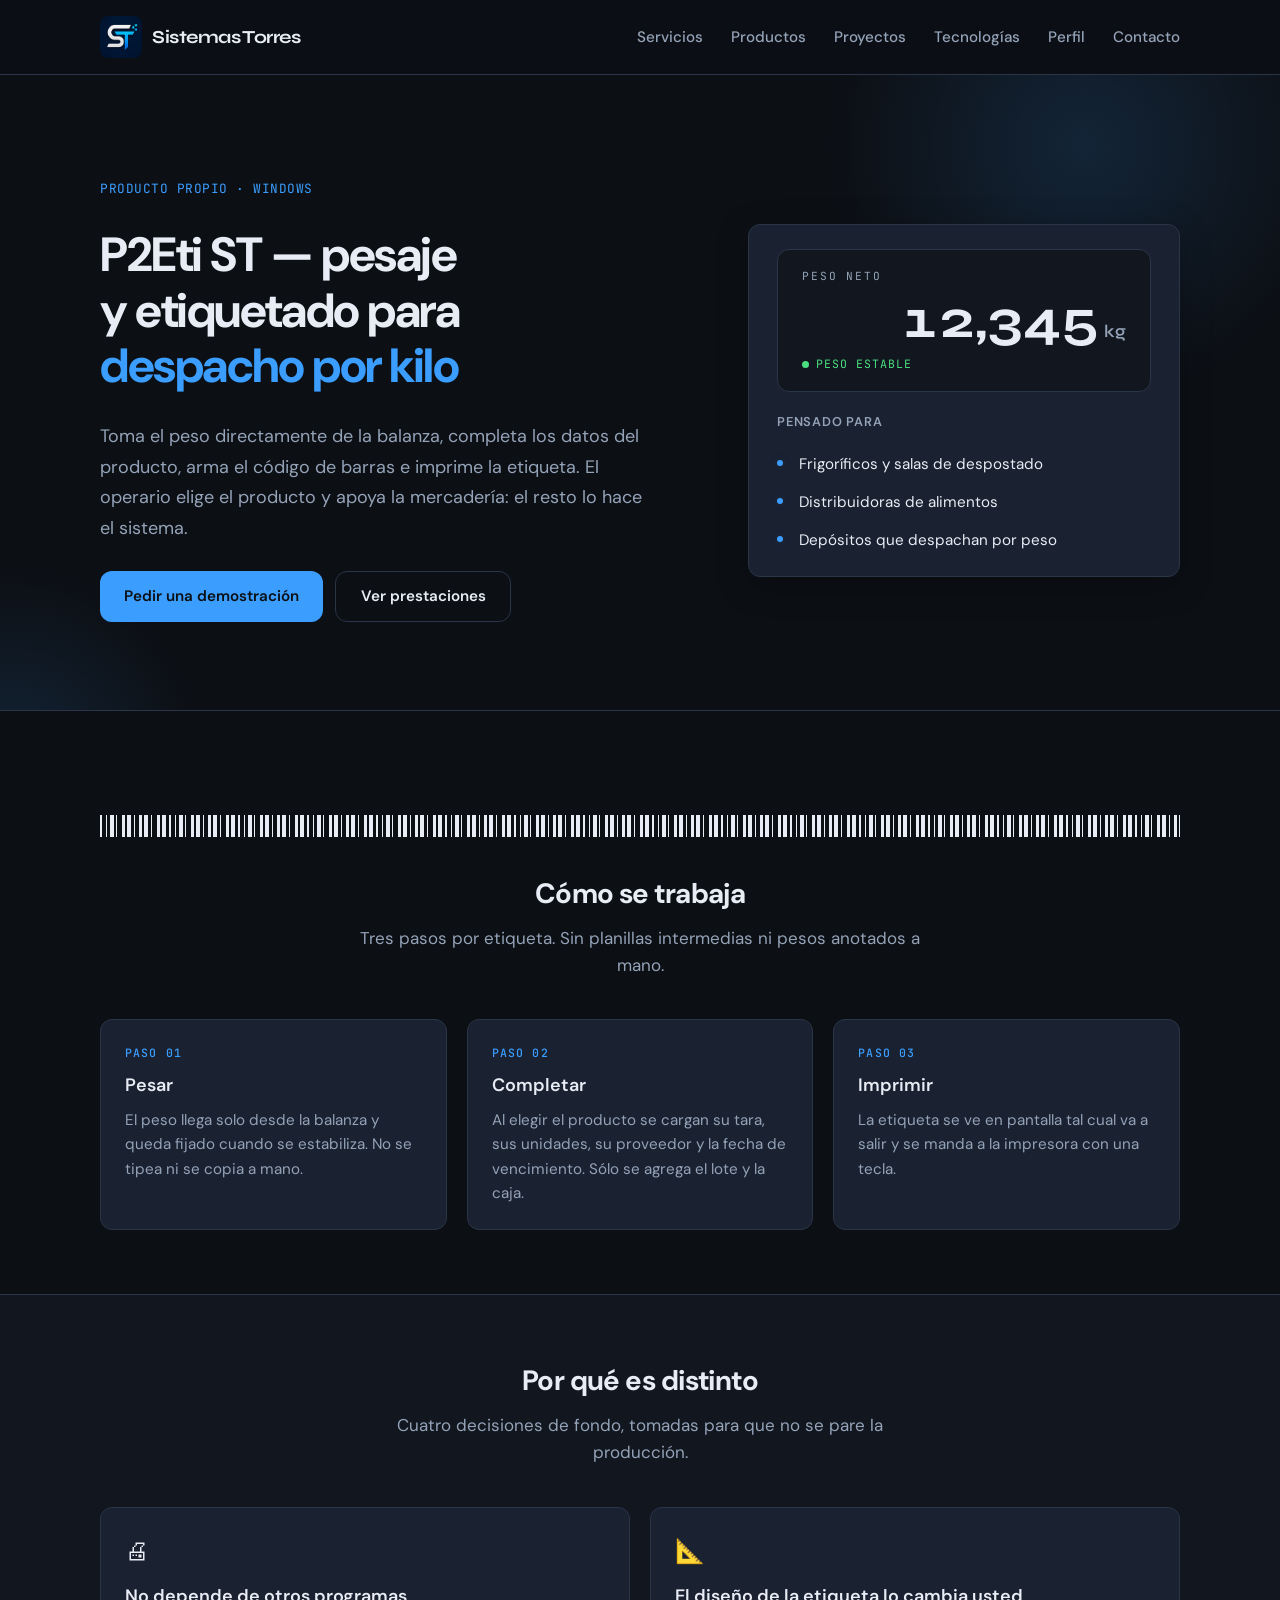
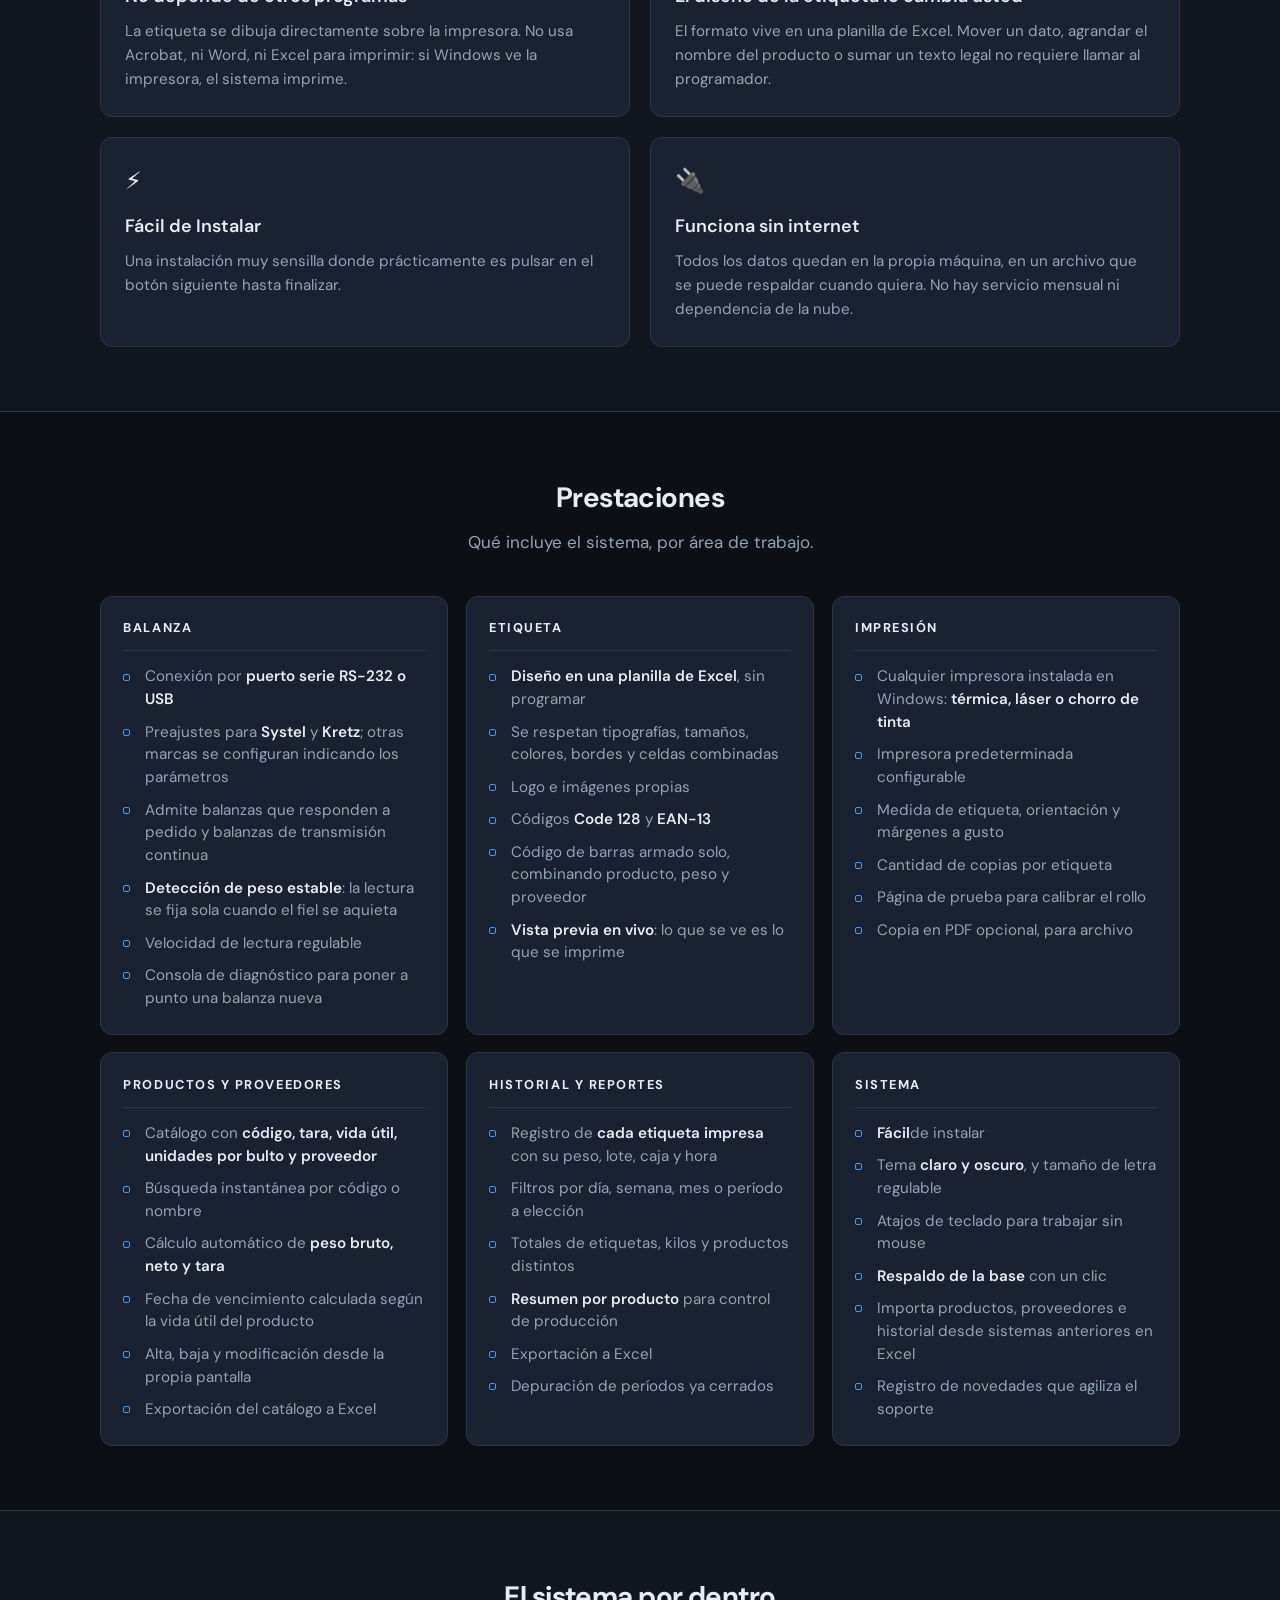
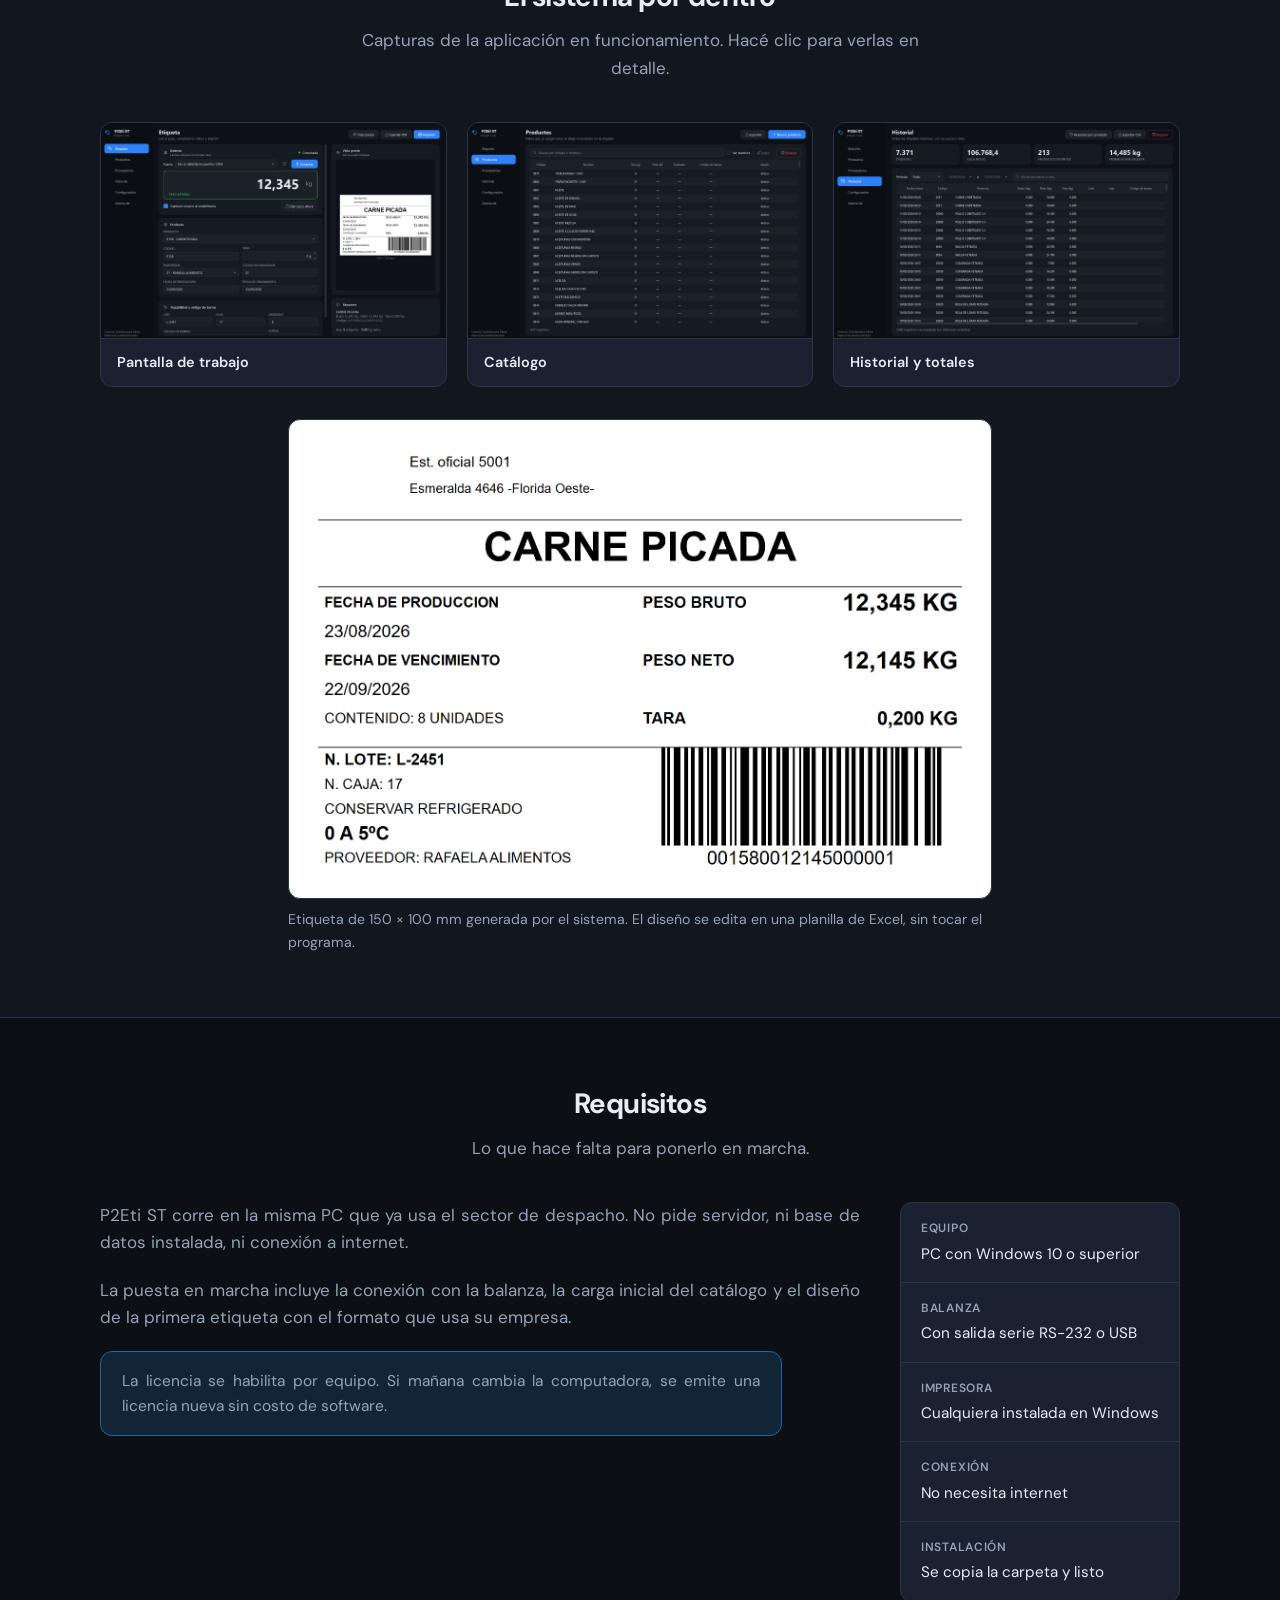
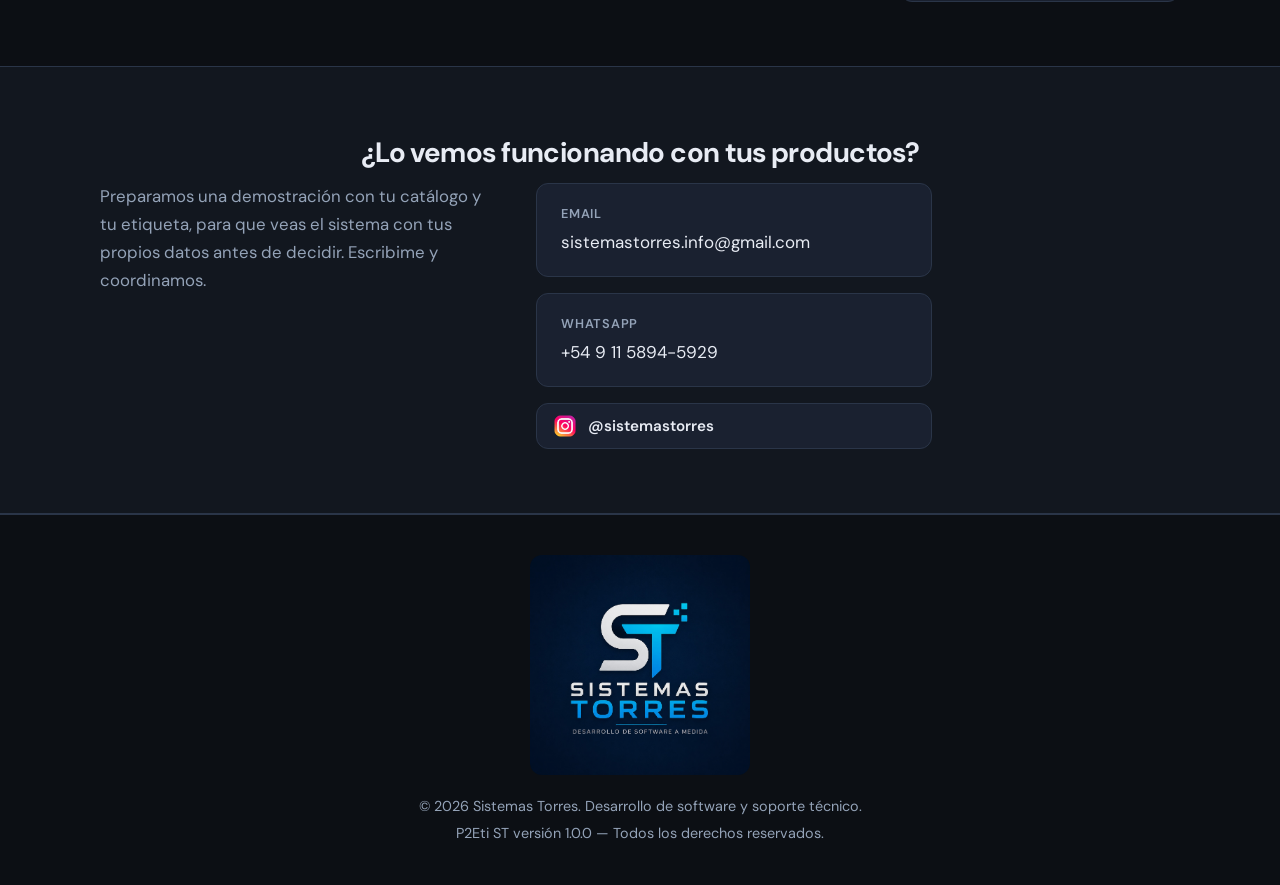
==== commit 9ec551f2: "Se corrigio texto de p2eti que indicaba que era portable y que no requeria instalacion. Como se creo" ====
--- a/p2eti.html
+++ b/p2eti.html
@@ -131,9 +131,9 @@
           </li>
           <li class="card">
             <span class="card-icon" aria-hidden="true">⚡</span>
-            <h3>Abre al instante</h3>
-            <p>No necesita instalación ni permisos de administrador. Se copia la
-               carpeta, se hace doble clic y arranca en menos de un segundo.</p>
+            <h3>Fácil de Instalar</h3>
+            <p>Una instalación muy sensilla donde prácticamente es pulsar 
+               en el botón siguiente hasta finalizar.</p>
           </li>
           <li class="card">
             <span class="card-icon" aria-hidden="true">🔌</span>
@@ -215,7 +215,7 @@
           <li class="p2-area">
             <h3>Sistema</h3>
             <ul>
-              <li><strong>Portable</strong>: no requiere instalación</li>
+              <li><strong>Fácil</strong>de instalar</li>
               <li>Tema <strong>claro y oscuro</strong>, y tamaño de letra regulable</li>
               <li>Atajos de teclado para trabajar sin mouse</li>
               <li><strong>Respaldo de la base</strong> con un clic</li>
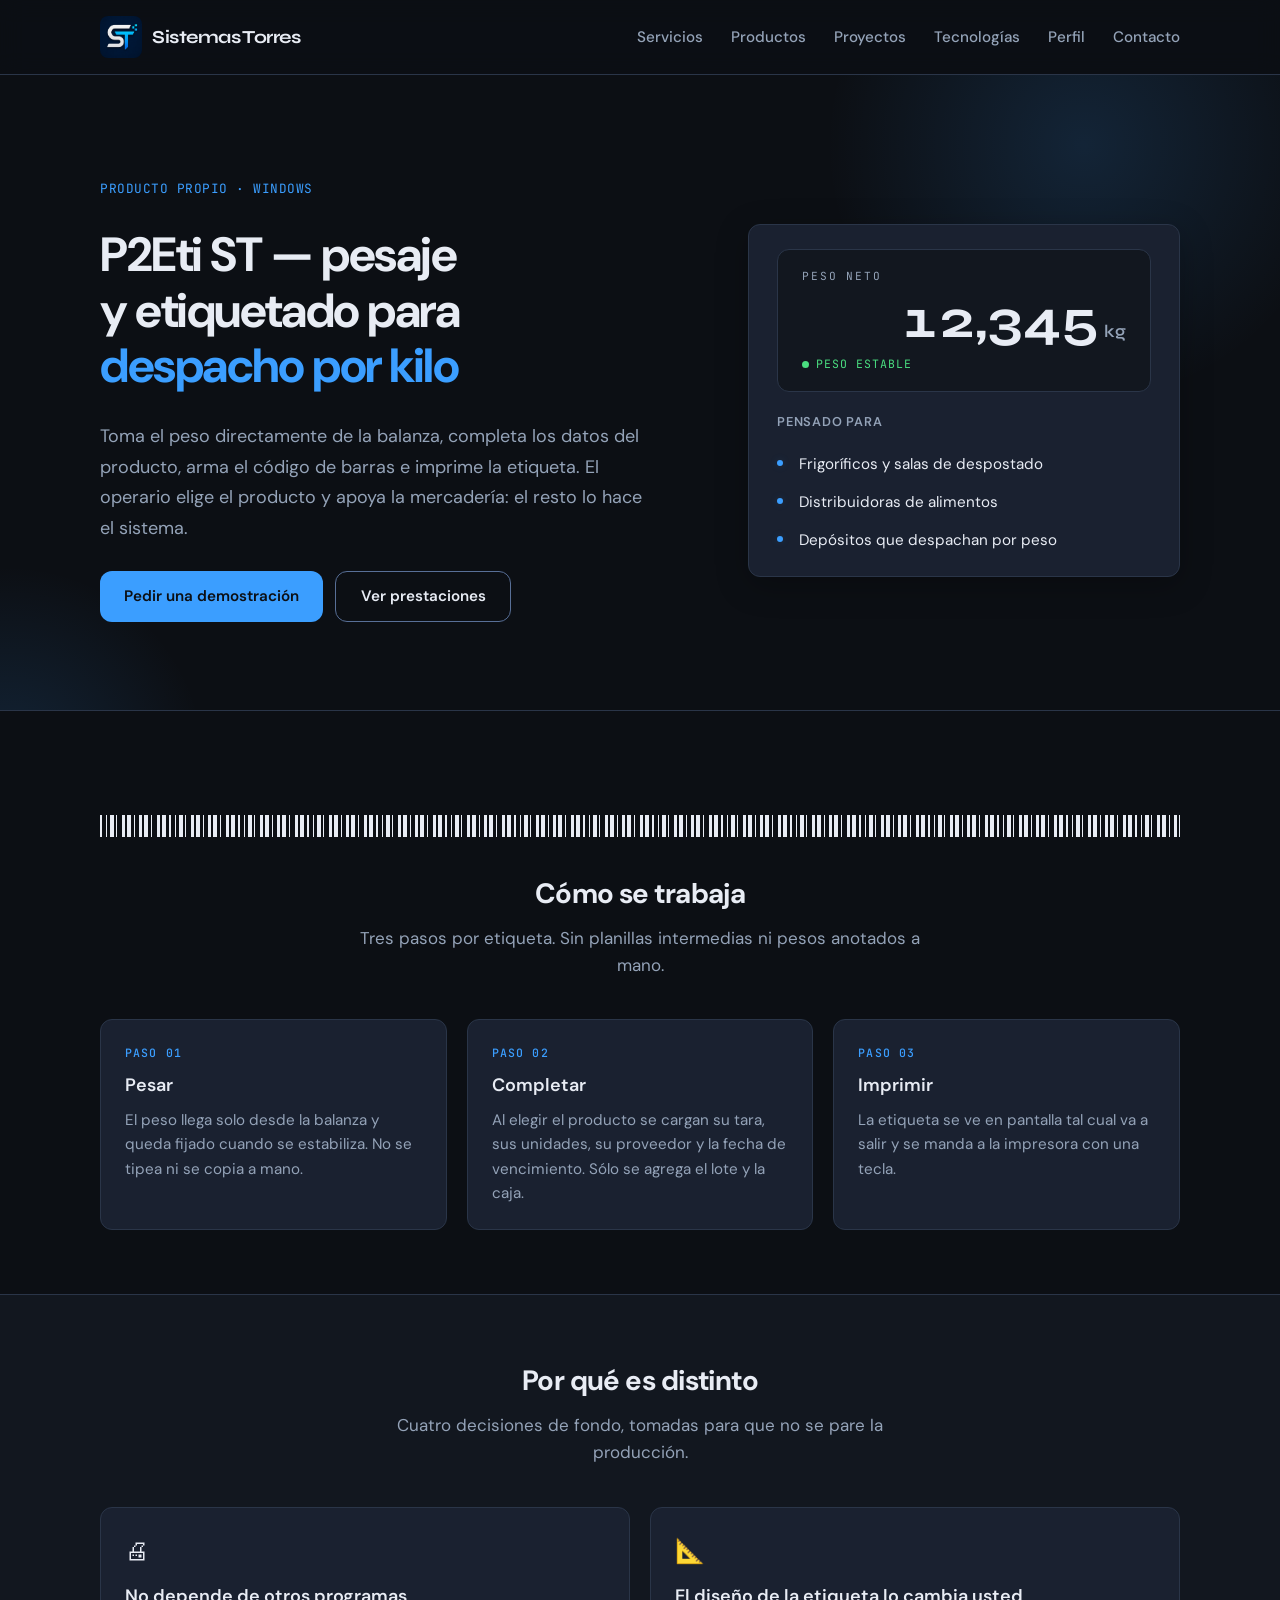
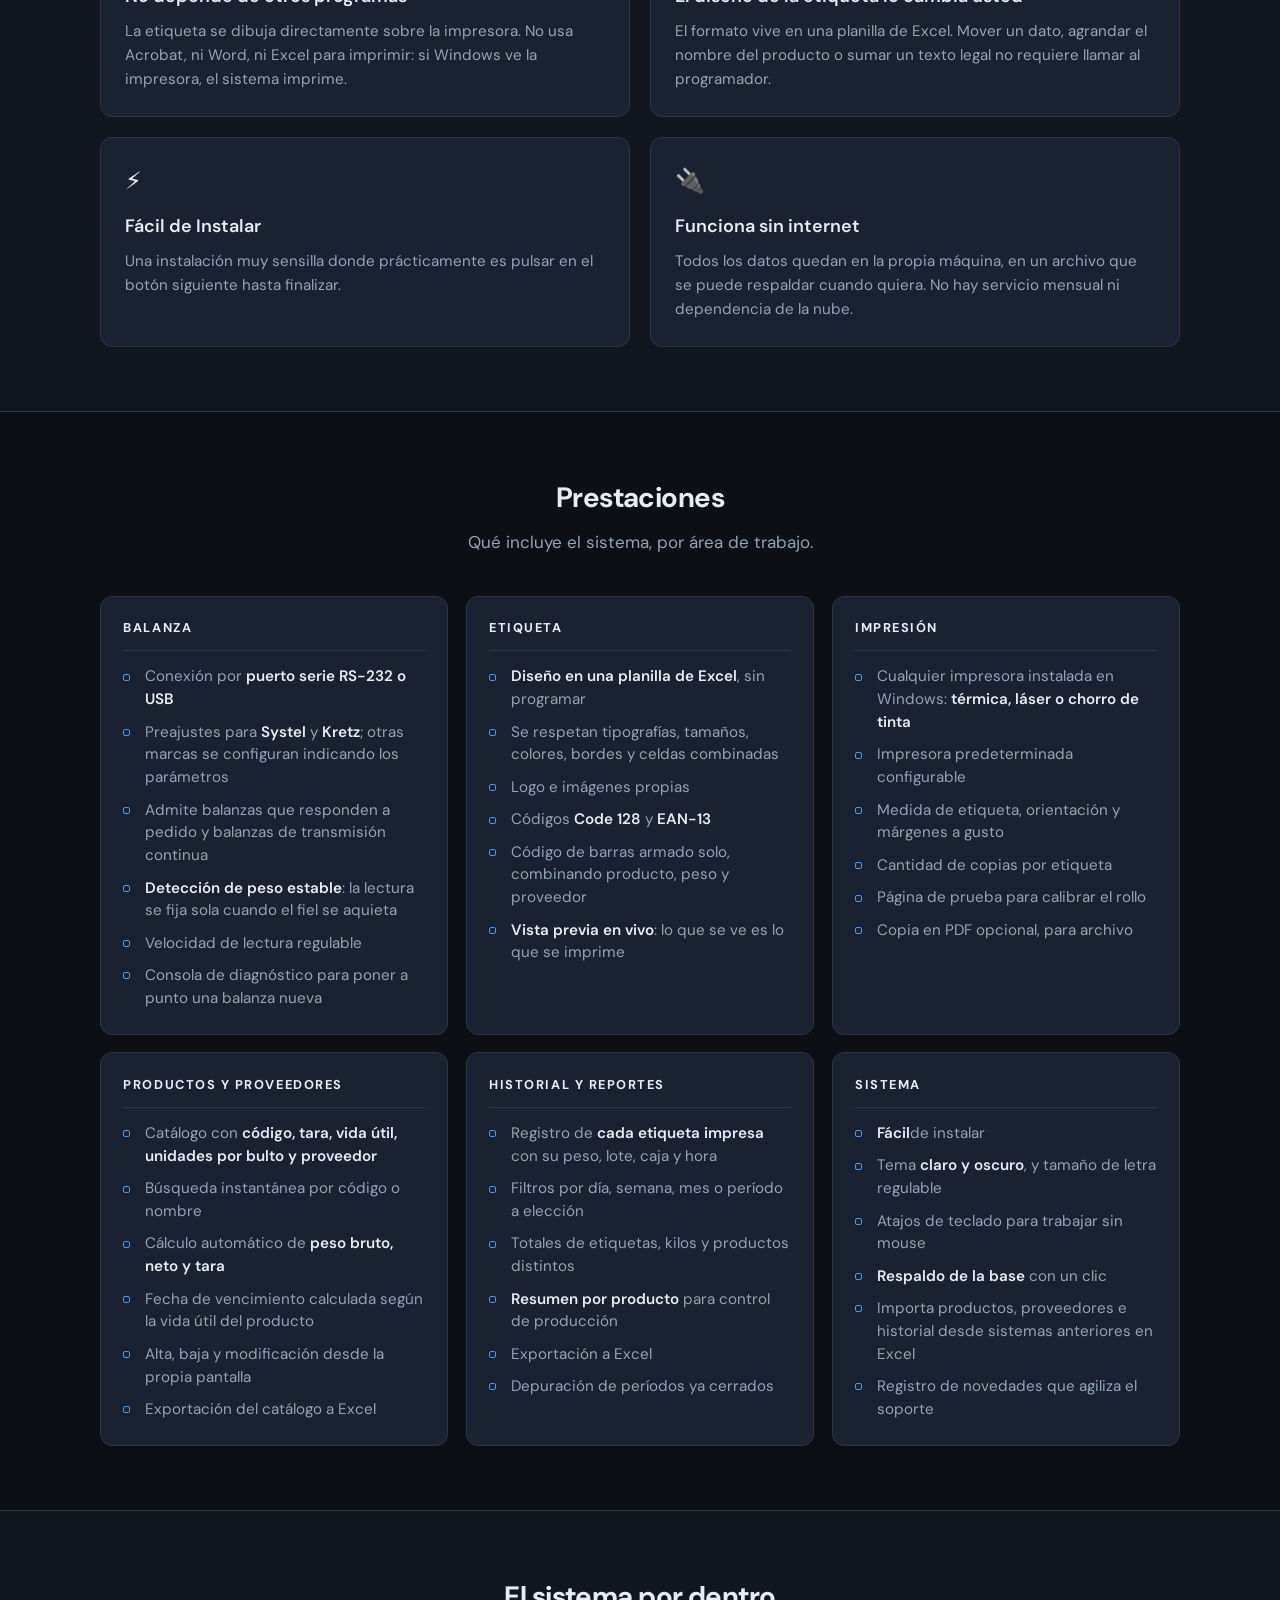
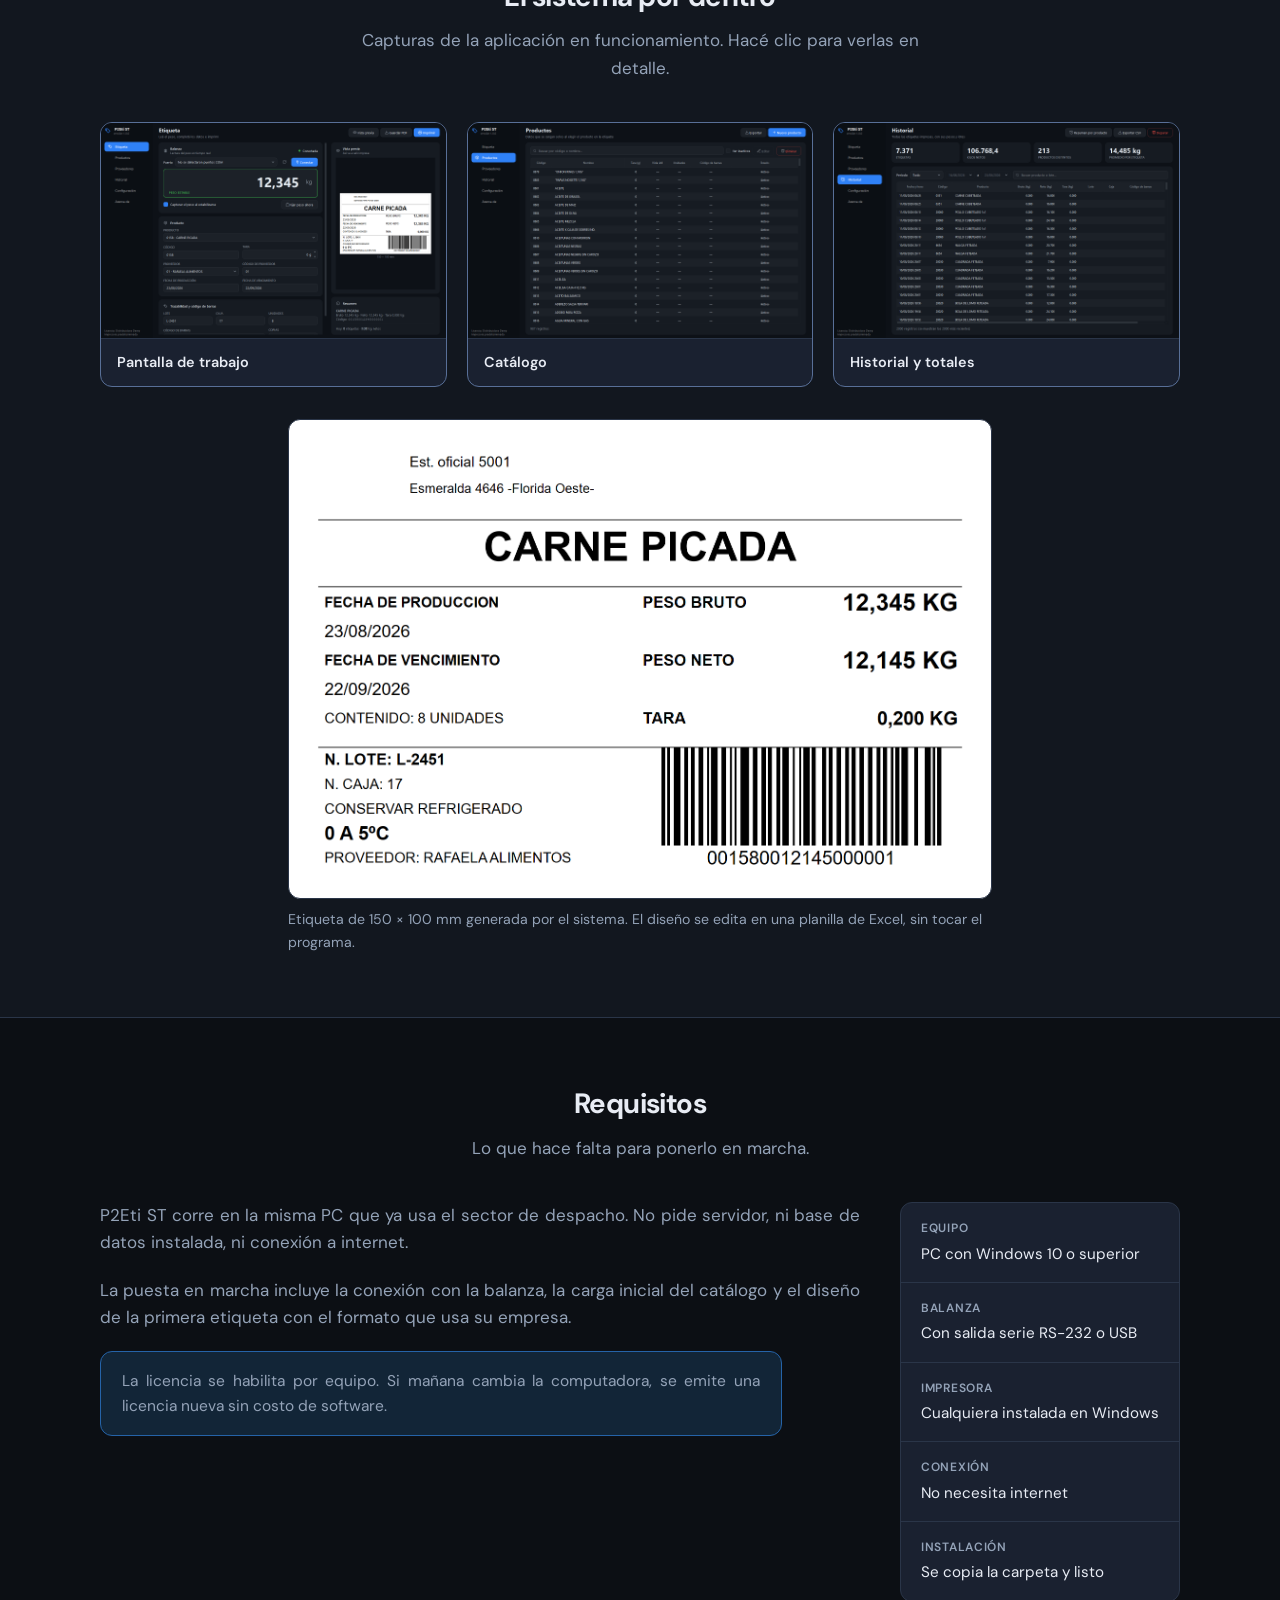
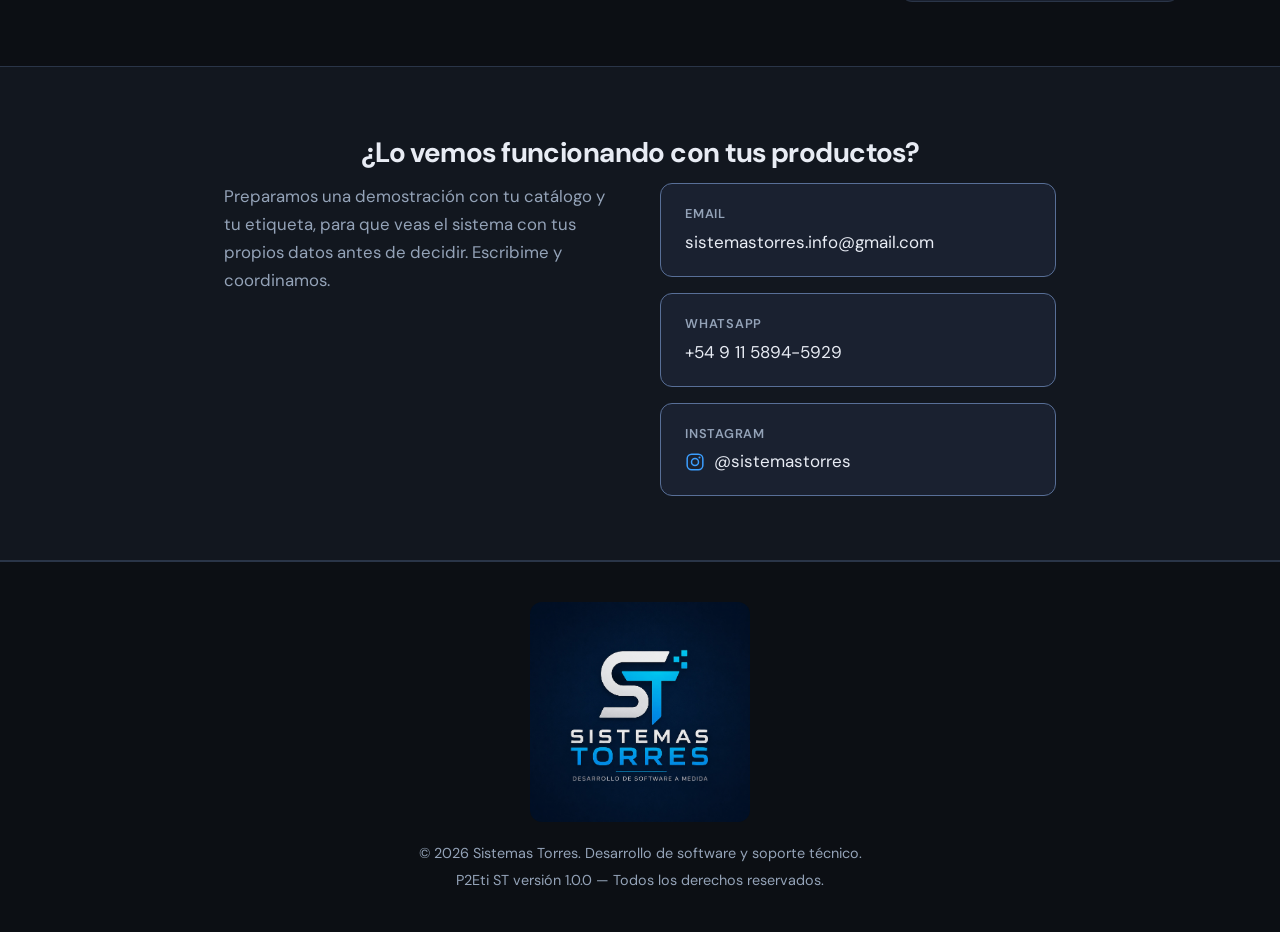
==== commit 00c8aaf4: "Se paso el sitio por claude, y se mejoro las capturas de peventas." ====
--- a/p2eti.html
+++ b/p2eti.html
@@ -1,15 +1,38 @@
 <!DOCTYPE html>
-<html lang="es">
+<html lang="es-AR">
 <head>
   <meta charset="UTF-8">
   <meta name="viewport" content="width=device-width, initial-scale=1.0">
   <meta name="description" content="P2Eti ST: sistema de pesaje, etiquetado e impresión para plantas que despachan por kilo. Lee el peso de la balanza, arma el código de barras e imprime la etiqueta.">
   <title>P2Eti ST — Pesaje y etiquetado | Sistemas Torres</title>
+  <link rel="canonical" href="https://sistemastorres.com/p2eti.html">
+  <meta name="theme-color" content="#0c0f14">
   <link rel="icon" href="imgs/logo_big_croped.jpg" type="image/jpeg">
-  <link rel="preconnect" href="https://fonts.googleapis.com">
-  <link rel="preconnect" href="https://fonts.gstatic.com" crossorigin>
-  <link href="https://fonts.googleapis.com/css2?family=DM+Sans:ital,opsz,wght@0,9..40,400;0,9..40,500;0,9..40,600;0,9..40,700;1,9..40,400&family=JetBrains+Mono:wght@400;500&family=Syne:wght@600;700&display=swap" rel="stylesheet">
+
+  <!-- Vista previa al compartir el enlace (WhatsApp, redes) -->
+  <meta property="og:type" content="product">
+  <meta property="og:site_name" content="Sistemas Torres">
+  <meta property="og:locale" content="es_AR">
+  <meta property="og:url" content="https://sistemastorres.com/p2eti.html">
+  <meta property="og:title" content="P2Eti ST — Pesaje y etiquetado para despacho por kilo">
+  <meta property="og:description" content="Lee el peso de la balanza, arma el código de barras e imprime la etiqueta. Para frigoríficos, distribuidoras de alimentos y depósitos que despachan por kilo.">
+  <meta property="og:image" content="https://sistemastorres.com/imgs/og_p2eti.jpg">
+  <meta property="og:image:width" content="1200">
+  <meta property="og:image:height" content="630">
+  <meta property="og:image:alt" content="Etiqueta generada por P2Eti ST con pesos, fechas, lote y código de barras">
+  <meta name="twitter:card" content="summary_large_image">
   <link rel="stylesheet" href="styles.css">
+  <noscript>
+    <!-- Las animaciones de entrada arrancan en opacity:0 y las revela el JS.
+         Sin JS el contenido debe verse igual. -->
+    <style>
+      .reveal,
+      .reveal-stagger > * {
+        opacity: 1 !important;
+        transform: none !important;
+      }
+    </style>
+  </noscript>
 </head>
 <body>
   <header class="site-header">
@@ -235,8 +258,8 @@
         </p>
         <ul class="gallery reveal-stagger">
           <li>
-            <button type="button" class="gallery-trigger" data-img="imgs/p2eti_principal.png" data-caption="P2Eti ST — Pantalla de trabajo: peso, datos y vista previa de la etiqueta">
-              <img src="imgs/p2eti_principal.png" alt="Pantalla principal de P2Eti ST con el peso de la balanza y la vista previa de la etiqueta" width="1420" height="900" loading="lazy">
+            <button type="button" class="gallery-trigger" data-img="imgs/p2eti_principal.webp" data-caption="P2Eti ST — Pantalla de trabajo: peso, datos y vista previa de la etiqueta">
+              <img src="imgs/p2eti_principal.webp" alt="Pantalla principal de P2Eti ST con el peso de la balanza y la vista previa de la etiqueta" width="1420" height="900" loading="lazy">
               <span class="gallery-label">Pantalla de trabajo</span>
             </button>
           </li>
@@ -336,9 +359,16 @@
               </a>
             </li>
             <li>
-              <a class="footer-instagram" href="https://www.instagram.com/sistemastorres/" target="_blank" rel="noopener noreferrer">
-                <img src="imgs/logo_instagram.png" alt="" width="28" height="28" loading="lazy">
-                <span>@sistemastorres</span>
+              <a class="contact-item" href="https://www.instagram.com/sistemastorres/" target="_blank" rel="noopener noreferrer">
+                <span class="contact-label">Instagram</span>
+                <span class="contact-value">
+                  <svg viewBox="0 0 24 24" width="20" height="20" aria-hidden="true" focusable="false">
+                    <rect x="2.6" y="2.6" width="18.8" height="18.8" rx="5.4" fill="none" stroke="currentColor" stroke-width="1.8"/>
+                    <circle cx="12" cy="12" r="4.2" fill="none" stroke="currentColor" stroke-width="1.8"/>
+                    <circle cx="17.4" cy="6.6" r="1.25" fill="currentColor"/>
+                  </svg>
+                  <span>@sistemastorres</span>
+                </span>
               </a>
             </li>
           </ul>
--- a/styles.css
+++ b/styles.css
@@ -1,8 +1,53 @@
+/* ============================================================
+   Tipografias servidas desde el propio sitio (antes Google Fonts).
+   Fuentes variables: un archivo cubre todo el rango de pesos.
+   DM Sans, JetBrains Mono y Syne estan bajo SIL Open Font License;
+   el texto de la licencia esta en fonts/OFL.txt
+   ============================================================ */
+@font-face {
+  font-family: "DM Sans";
+  font-style: normal;
+  font-weight: 400 700;
+  font-display: swap;
+  src: url("fonts/dm-sans.woff2") format("woff2");
+  unicode-range: U+0000-00FF, U+0131, U+0152-0153, U+02BB-02BC, U+02C6, U+02DA, U+02DC, U+0304, U+0308, U+0329, U+2000-206F, U+20AC, U+2122, U+2191, U+2193, U+2212, U+2215, U+FEFF, U+FFFD;
+}
+
+@font-face {
+  font-family: "DM Sans";
+  font-style: italic;
+  font-weight: 400;
+  font-display: swap;
+  src: url("fonts/dm-sans-italic.woff2") format("woff2");
+  unicode-range: U+0000-00FF, U+0131, U+0152-0153, U+02BB-02BC, U+02C6, U+02DA, U+02DC, U+0304, U+0308, U+0329, U+2000-206F, U+20AC, U+2122, U+2191, U+2193, U+2212, U+2215, U+FEFF, U+FFFD;
+}
+
+@font-face {
+  font-family: "JetBrains Mono";
+  font-style: normal;
+  font-weight: 400 500;
+  font-display: swap;
+  src: url("fonts/jetbrains-mono.woff2") format("woff2");
+  unicode-range: U+0000-00FF, U+0131, U+0152-0153, U+02BB-02BC, U+02C6, U+02DA, U+02DC, U+0304, U+0308, U+0329, U+2000-206F, U+20AC, U+2122, U+2191, U+2193, U+2212, U+2215, U+FEFF, U+FFFD;
+}
+
+@font-face {
+  font-family: "Syne";
+  font-style: normal;
+  font-weight: 600 700;
+  font-display: swap;
+  src: url("fonts/syne.woff2") format("woff2");
+  unicode-range: U+0000-00FF, U+0131, U+0152-0153, U+02BB-02BC, U+02C6, U+02DA, U+02DC, U+0304, U+0308, U+0329, U+2000-206F, U+20AC, U+2122, U+2191, U+2193, U+2212, U+2215, U+FEFF, U+FFFD;
+}
+
 :root {
   --bg: #0c0f14;
   --bg-alt: #12171f;
   --surface: #1a2130;
   --border: #2a3548;
+  /* Borde de controles (botones, enlaces con caja): WCAG 1.4.11 pide 3:1
+     contra el fondo para identificarlos. --border queda para lo decorativo. */
+  --border-ui: #586f97;
   --text: #e8ecf4;
   --text-muted: #94a3b8;
   --accent: #3b9eff;
@@ -23,6 +68,8 @@
 
 html {
   scroll-behavior: smooth;
+  /* El header es sticky: sin esto, el ancla deja el titulo debajo de la barra. */
+  scroll-padding-top: 5rem;
 }
 
 body {
@@ -107,7 +154,7 @@
   width: 2.5rem;
   height: 2.5rem;
   padding: 0;
-  border: 1px solid var(--border);
+  border: 1px solid var(--border-ui);
   border-radius: 8px;
   background: var(--surface);
   cursor: pointer;
@@ -174,7 +221,7 @@
 /* Hero */
 .hero {
   position: relative;
-  padding: 20rem 0 20rem;
+  padding: clamp(4rem, 12vw, 10rem) 0;
   overflow: hidden;
   border-bottom: 1px solid var(--border);
 }
@@ -392,7 +439,7 @@
 }
 
 .btn-ghost {
-  border: 1px solid var(--border);
+  border: 1px solid var(--border-ui);
   color: var(--text);
   background: transparent;
 }
@@ -593,6 +640,9 @@
   display: grid;
   gap: 2rem;
   max-width: 52rem;
+  /* El titulo de seccion va centrado sobre el container completo:
+     sin esto el bloque queda corrido a la izquierda. */
+  margin-inline: auto;
 }
 
 @media (min-width: 768px) {
@@ -625,7 +675,7 @@
   gap: 0.25rem;
   padding: 1.25rem 1.5rem;
   background: var(--surface);
-  border: 1px solid var(--border);
+  border: 1px solid var(--border-ui);
   border-radius: var(--radius);
   text-decoration: none;
   color: var(--text);
@@ -645,6 +695,18 @@
   color: var(--text-muted);
 }
 
+/* Valor de contacto con icono al lado (Instagram). */
+.contact-value {
+  display: inline-flex;
+  align-items: center;
+  gap: 0.55rem;
+}
+
+.contact-value svg {
+  flex-shrink: 0;
+  color: var(--accent);
+}
+
 .contact-note {
   margin-top: 1.5rem;
   font-size: 0.85rem;
@@ -683,7 +745,7 @@
   display: block;
   width: 100%;
   padding: 0;
-  border: 1px solid var(--border);
+  border: 1px solid var(--border-ui);
   border-radius: var(--radius);
   background: var(--surface);
   cursor: pointer;
@@ -708,9 +770,10 @@
 .gallery-trigger img {
   display: block;
   width: 100%;
+  /* Las miniaturas ya vienen recortadas en 16:10: cover queda como red de
+     seguridad, sin encuadre forzado. */
   aspect-ratio: 16 / 10;
   object-fit: cover;
-  object-position: top center;
   background: #1e2430;
 }
 
@@ -726,7 +789,7 @@
 /* Lightbox */
 .lightbox {
   position: relative;
-  width: min(96vw, 1100px);
+  width: min(96vw, 1600px);
   max-height: 92vh;
   padding: 0;
   border: 1px solid var(--border);
@@ -741,6 +804,7 @@
 }
 
 .lightbox-body {
+  position: relative;
   display: flex;
   align-items: stretch;
   min-height: 0;
@@ -761,7 +825,7 @@
   align-items: center;
   justify-content: center;
   min-height: 0;
-  padding: 1rem;
+  padding: 0.5rem;
   background: #0a0d12;
 }
 
@@ -774,21 +838,29 @@
   object-fit: contain;
 }
 
+/* Flotan sobre la imagen: fuera del flujo, la figura gana ~104px de ancho
+   y las capturas entran a escala 1:1. */
 .lightbox-nav {
-  flex-shrink: 0;
-  align-self: center;
+  position: absolute;
+  top: 50%;
+  transform: translateY(-50%);
+  z-index: 2;
   width: 2.75rem;
-  margin: 0 0.25rem;
+  height: 3.25rem;
   padding: 0;
-  border: 1px solid var(--border);
+  border: 1px solid var(--border-ui);
   border-radius: 8px;
-  background: var(--surface);
+  background: rgba(26, 33, 48, 0.82);
+  backdrop-filter: blur(6px);
   color: var(--text);
   font-size: 1.75rem;
   line-height: 1;
   cursor: pointer;
   transition: border-color 0.2s, color 0.2s, background 0.2s;
 }
+
+.lightbox-prev { left: 0.5rem; }
+.lightbox-next { right: 0.5rem; }
 
 .lightbox-nav:hover {
   border-color: var(--accent);
@@ -816,7 +888,7 @@
   width: 2.5rem;
   height: 2.5rem;
   padding: 0;
-  border: 1px solid var(--border);
+  border: 1px solid var(--border-ui);
   border-radius: 8px;
   background: var(--surface);
   color: var(--text);
@@ -838,8 +910,12 @@
 @media (max-width: 520px) {
   .lightbox-nav {
     width: 2.25rem;
+    height: 2.75rem;
     font-size: 1.5rem;
   }
+
+  .lightbox-prev { left: 0.25rem; }
+  .lightbox-next { right: 0.25rem; }
 }
 
 /* Footer */
@@ -860,35 +936,6 @@
   height: auto;
   border-radius: var(--radius);
   opacity: 0.95;
-}
-
-.footer-instagram {
-  display: inline-flex;
-  align-items: center;
-  gap: 0.6rem;
-  padding: 0.5rem 0.85rem;
-  border: 1px solid var(--border);
-  border-radius: var(--radius);
-  background: var(--surface);
-  color: var(--text);
-  text-decoration: none;
-  font-size: 0.95rem;
-  font-weight: 600;
-  transition: border-color 0.2s, color 0.2s, background 0.2s;
-  width: 100%;
-}
-
-.footer-instagram img {
-  display: block;
-  width: 28px;
-  height: 28px;
-  flex-shrink: 0;
-}
-
-.footer-instagram:hover {
-  border-color: var(--accent);
-  color: var(--accent);
-  background: rgba(59, 158, 255, 0.06);
 }
 
 .site-footer p {
